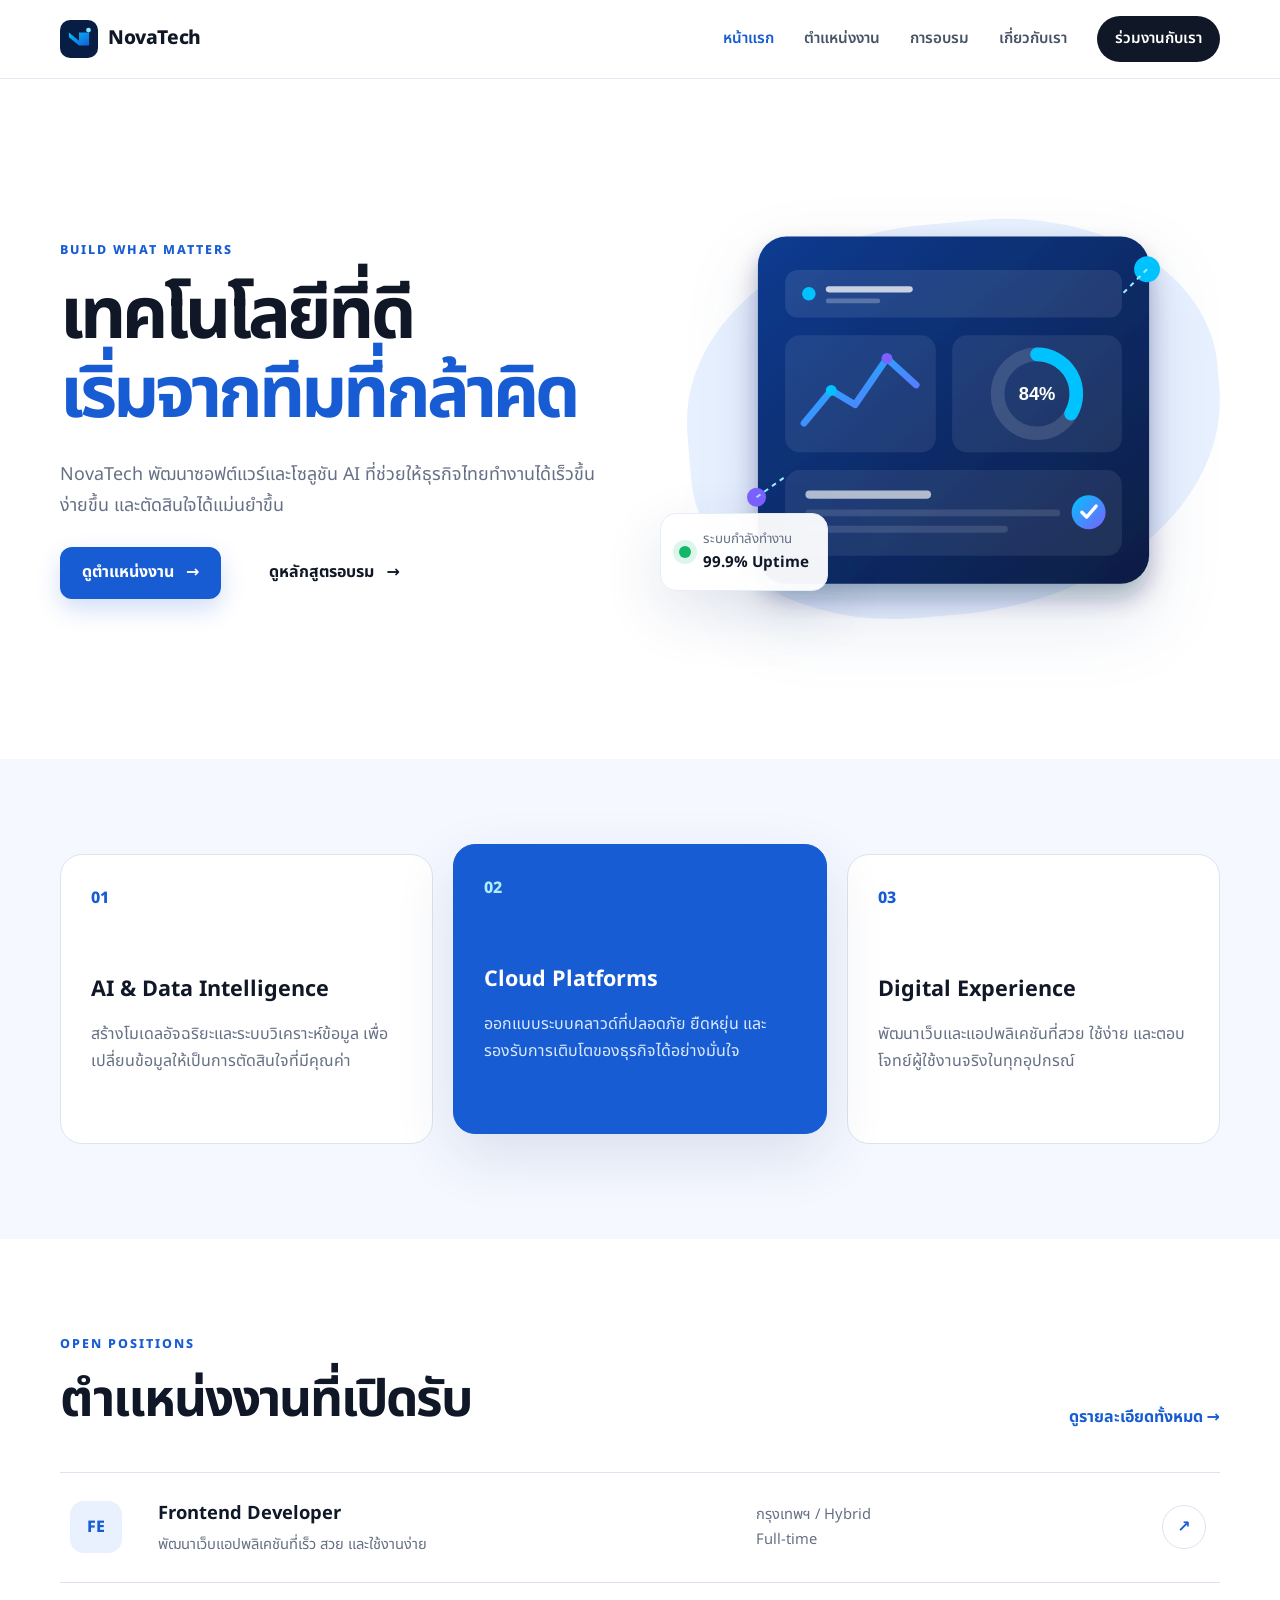
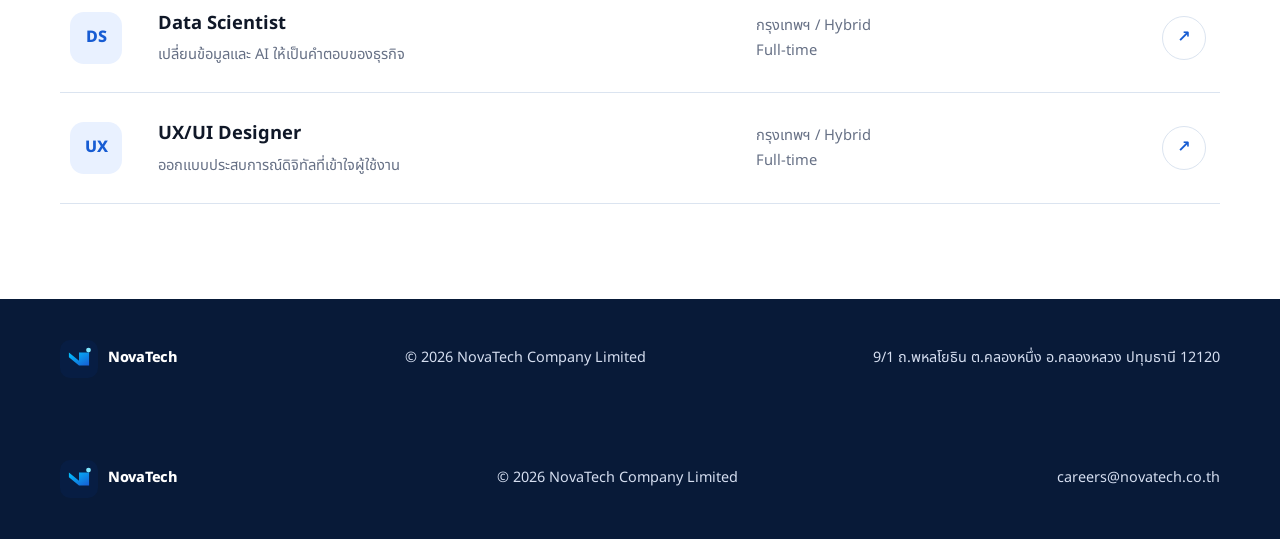
==== index.html @ ec8a16d6 "first commit" ====
<!DOCTYPE html>
<html lang="th">
<head>
  <meta charset="UTF-8">
  <meta name="viewport" content="width=device-width, initial-scale=1.0">
  <meta name="description" content="NovaTech Careers ร่วมสร้างเทคโนโลยีที่ทำให้ชีวิตการทำงานง่ายขึ้น">
  <title>NovaTech Careers | ร่วมงานกับเรา</title>
  <link rel="icon" href="images/logo.svg" type="image/svg+xml">
  <link rel="stylesheet" href="css/style.css">
</head>
<body>
  <header class="site-header">
    <nav class="navbar container" aria-label="เมนูหลัก">
      <a class="brand" href="index.html"><img src="images/logo.svg" alt="โลโก้ NovaTech"><span>NovaTech</span></a>
      <button class="menu-toggle" type="button" aria-expanded="false" aria-controls="main-menu">เมนู</button>
      <div class="nav-links" id="main-menu">
        <a class="active" href="index.html">หน้าแรก</a>
        <a href="jobs.html">ตำแหน่งงาน</a>
        <a href="news.html">การอบรม</a>
        <a href="about.html">เกี่ยวกับเรา</a>
        
        <a class="nav-cta" href="jobs.html">ร่วมงานกับเรา</a>
      </div>
    </nav>
  </header>

  <main>
    <section class="hero container">
      <div class="hero-copy">
        <p class="eyebrow">BUILD WHAT MATTERS</p>
        <h1>เทคโนโลยีที่ดี<br><span>เริ่มจากทีมที่กล้าคิด</span></h1>
        <p class="hero-text">NovaTech พัฒนาซอฟต์แวร์และโซลูชัน AI ที่ช่วยให้ธุรกิจไทยทำงานได้เร็วขึ้น ง่ายขึ้น และตัดสินใจได้แม่นยำขึ้น</p>
        <div class="hero-actions">
          <a class="button primary" href="jobs.html">ดูตำแหน่งงาน <span aria-hidden="true">→</span></a>
          <a class="button secondary" href="news.html">ดูหลักสูตรอบรม <span aria-hidden="true">→</span></a>
        </div>
        
      </div>
      <div class="hero-visual">
        <img src="images/hero-tech.svg" alt="ภาพนามธรรมแสดงการเชื่อมต่อของเทคโนโลยี">
        <div class="floating-card"><span class="pulse"></span><div><small>ระบบกำลังทำงาน</small><strong>99.9% Uptime</strong></div></div>
      </div>
    </section>

    <section class="section technology">
      <div class="container">
        
        <div class="feature-grid">
          <article class="feature-card"><span class="feature-number">01</span><h3>AI & Data Intelligence</h3><p>สร้างโมเดลอัจฉริยะและระบบวิเคราะห์ข้อมูล เพื่อเปลี่ยนข้อมูลให้เป็นการตัดสินใจที่มีคุณค่า</p></article>
          <article class="feature-card featured"><span class="feature-number">02</span><h3>Cloud Platforms</h3><p>ออกแบบระบบคลาวด์ที่ปลอดภัย ยืดหยุ่น และรองรับการเติบโตของธุรกิจได้อย่างมั่นใจ</p></article>
          <article class="feature-card"><span class="feature-number">03</span><h3>Digital Experience</h3><p>พัฒนาเว็บและแอปพลิเคชันที่สวย ใช้ง่าย และตอบโจทย์ผู้ใช้งานจริงในทุกอุปกรณ์</p></article>
        </div>
      </div>
    </section>

    <section class="section jobs-preview container">
      <div class="section-heading"><div><p class="eyebrow">OPEN POSITIONS</p><h2>ตำแหน่งงานที่เปิดรับ</h2></div><a class="text-link" href="jobs.html">ดูรายละเอียดทั้งหมด →</a></div>
      <div class="job-list">
        <article class="job-row"><div class="job-icon">FE</div><div><h3>Frontend Developer</h3><p>พัฒนาเว็บแอปพลิเคชันที่เร็ว สวย และใช้งานง่าย</p></div><div class="job-meta"><span>กรุงเทพฯ / Hybrid</span><span>Full-time</span></div><a class="circle-link" href="apply.html?position=Frontend%20Developer" aria-label="สมัครตำแหน่ง Frontend Developer">↗</a></article>
        <article class="job-row"><div class="job-icon">DS</div><div><h3>Data Scientist</h3><p>เปลี่ยนข้อมูลและ AI ให้เป็นคำตอบของธุรกิจ</p></div><div class="job-meta"><span>กรุงเทพฯ / Hybrid</span><span>Full-time</span></div><a class="circle-link" href="apply.html?position=Data%20Scientist" aria-label="สมัครตำแหน่ง Data Scientist">↗</a></article>
        <article class="job-row"><div class="job-icon">UX</div><div><h3>UX/UI Designer</h3><p>ออกแบบประสบการณ์ดิจิทัลที่เข้าใจผู้ใช้งาน</p></div><div class="job-meta"><span>กรุงเทพฯ / Hybrid</span><span>Full-time</span></div><a class="circle-link" href="apply.html?position=UX%2FUI%20Designer" aria-label="สมัครตำแหน่ง UX/UI Designer">↗</a></article>
      </div>
    </section>
  </main>
  <footer class="site-footer">
    <div class="container footer-inner">
      <a class="brand light" href="index.html">
        <img src="images/logo.svg" alt="">
        <span>NovaTech</span>
      </a>
      <p>© 2026 NovaTech Company Limited</p>
      <a href="mailto:careers@novatech.co.th">9/1 ถ.พหลโยธิน ต.คลองหนึ่ง อ.คลองหลวง ปทุมธานี 12120</a>
    </div>
  </footer>

  <footer class="site-footer"><div class="container footer-inner"><a class="brand light" href="index.html"><img src="images/logo.svg" alt=""><span>NovaTech</span></a><p>© 2026 NovaTech Company Limited</p><a href="mailto:careers@novatech.co.th">careers@novatech.co.th</a></div></footer>
  <script src="js/main.js"></script>
</body>
</html>
---- css/style.css ----
@import url('https://fonts.googleapis.com/css2?family=Noto+Sans+Thai:wght@400;500;600;700;800&display=swap');
:root{--ink:#101828;--muted:#667085;--blue:#175cd3;--blue-dark:#0b3b91;--cyan:#00c2ff;--surface:#f5f8ff;--line:#dbe4f0;--white:#fff;--radius:22px;--shadow:0 22px 60px rgba(19,53,107,.12)}
*{box-sizing:border-box}html{scroll-behavior:smooth}body{margin:0;color:var(--ink);background:#fff;font-family:'Noto Sans Thai',system-ui,sans-serif;font-size:16px;line-height:1.7}a{color:inherit;text-decoration:none}img{display:block;max-width:100%}.container{width:min(1160px,calc(100% - 40px));margin-inline:auto}.site-header{position:sticky;top:0;z-index:20;background:rgba(255,255,255,.94);border-bottom:1px solid rgba(219,228,240,.8);backdrop-filter:blur(16px)}.navbar{height:78px;display:flex;align-items:center;justify-content:space-between}.brand{display:flex;align-items:center;gap:10px;font-size:1.2rem;font-weight:800;letter-spacing:-.02em}.brand img{width:38px;height:38px}.nav-links{display:flex;align-items:center;gap:30px}.nav-links>a{font-size:.95rem;font-weight:600;color:#475467;transition:.2s}.nav-links>a:hover,.nav-links>a.active{color:var(--blue)}.nav-cta{padding:10px 18px;background:var(--ink);color:#fff!important;border-radius:99px}.menu-toggle{display:none;border:1px solid var(--line);background:#fff;border-radius:10px;padding:8px 12px;font:inherit}.hero{min-height:680px;display:grid;grid-template-columns:1.03fr .97fr;align-items:center;gap:60px;padding-block:70px}.eyebrow{margin:0 0 16px;color:var(--blue);font-size:.78rem;font-weight:800;letter-spacing:.16em}.hero h1,.page-hero h1{margin:0;font-size:clamp(3rem,5.6vw,5.35rem);line-height:1.1;letter-spacing:-.055em}.hero h1 span{color:var(--blue)}.hero-text{max-width:600px;margin:26px 0;color:var(--muted);font-size:1.12rem}.hero-actions{display:flex;align-items:center;gap:26px}.button{display:inline-flex;align-items:center;justify-content:center;gap:12px;min-height:50px;padding:12px 22px;border:0;border-radius:12px;font:inherit;font-weight:700;cursor:pointer;transition:transform .2s,box-shadow .2s}.button:hover{transform:translateY(-2px)}.primary{background:var(--blue);color:#fff;box-shadow:0 10px 25px rgba(23,92,211,.2)}.text-link{color:var(--blue);font-weight:700}.stats{display:flex;gap:34px;margin-top:54px;padding-top:24px;border-top:1px solid var(--line)}.stats div{display:grid}.stats strong{font-size:1.35rem}.stats span{font-size:.82rem;color:var(--muted)}.hero-visual{position:relative;padding:22px}.hero-visual:before{content:"";position:absolute;inset:8% 0;border-radius:48% 42% 52% 40%;background:#e8f1ff;transform:rotate(-5deg)}.hero-visual img{position:relative;width:100%;filter:drop-shadow(0 30px 35px rgba(8,53,133,.12))}.floating-card{position:absolute;left:-5%;bottom:13%;display:flex;align-items:center;gap:12px;padding:14px 18px;background:rgba(255,255,255,.95);border:1px solid #e6edf7;border-radius:16px;box-shadow:var(--shadow)}.floating-card div{display:grid}.floating-card small{color:var(--muted)}.floating-card strong{font-size:.95rem}.pulse{width:12px;height:12px;border-radius:50%;background:#12b76a;box-shadow:0 0 0 6px rgba(18,183,106,.14)}.section{padding-block:95px}.technology,.culture{background:var(--surface)}.section-heading{display:flex;align-items:end;justify-content:space-between;gap:40px;margin-bottom:40px}.section-heading h2,.story h2,.cta-section h2{margin:0;font-size:clamp(2rem,4vw,3.2rem);line-height:1.18;letter-spacing:-.04em}.section-heading>p{max-width:520px;margin:0;color:var(--muted)}.feature-grid{display:grid;grid-template-columns:repeat(3,1fr);gap:20px}.feature-card{min-height:290px;padding:30px;border:1px solid var(--line);border-radius:var(--radius);background:#fff}.feature-card.featured{background:var(--blue);color:#fff;border-color:var(--blue);transform:translateY(-10px);box-shadow:var(--shadow)}.feature-number{display:block;color:var(--blue);font-weight:800}.featured .feature-number{color:#aeeeff}.feature-card h3{margin:60px 0 12px;font-size:1.35rem}.feature-card p{margin:0;color:var(--muted)}.featured p{color:#dceaff}.job-list{border-top:1px solid var(--line)}.job-row{display:grid;grid-template-columns:64px 1.5fr 1fr 48px;align-items:center;gap:24px;padding:25px 10px;border-bottom:1px solid var(--line)}.job-icon{display:grid;place-items:center;width:52px;height:52px;border-radius:14px;background:#e9f1ff;color:var(--blue);font-weight:800}.job-row h3{margin:0 0 3px;font-size:1.15rem}.job-row p,.job-meta span{margin:0;color:var(--muted);font-size:.92rem}.job-meta{display:grid}.circle-link{display:grid;place-items:center;width:44px;height:44px;border:1px solid var(--line);border-radius:50%;color:var(--blue);font-weight:800;transition:.2s}.circle-link:hover{background:var(--blue);color:#fff}.site-footer{background:#081a38;color:#d5def0}.footer-inner{min-height:120px;display:flex;align-items:center;justify-content:space-between;gap:25px}.site-footer p,.site-footer a{font-size:.9rem}.brand.light{color:#fff}.page-hero{padding:105px 0 90px;background:linear-gradient(135deg,#071d43,#0b3b91);color:#fff}.page-hero .eyebrow{color:#65d9ff}.page-hero h1{font-size:clamp(2.8rem,5vw,4.7rem)}.page-hero .narrow>p:last-child{max-width:700px;margin:25px 0 0;color:#c9d8f1;font-size:1.1rem}.narrow{width:min(900px,calc(100% - 40px))}.position-grid{display:grid;gap:26px}.position-card{padding:38px;border:1px solid var(--line);border-radius:var(--radius);box-shadow:0 12px 40px rgba(16,24,40,.05)}.position-top{display:flex;align-items:center;justify-content:space-between}.job-icon.large{width:64px;height:64px;font-size:1.08rem}.pill{padding:7px 13px;border-radius:99px;background:var(--surface);color:var(--blue);font-size:.82rem;font-weight:700}.position-card h2{margin:24px 0 8px;font-size:1.7rem}.position-card>p{max-width:780px;color:var(--muted)}.position-card h3{font-size:1rem;margin-top:25px}.position-card ul{padding-left:23px;color:#475467}.card-footer{display:flex;align-items:center;justify-content:space-between;gap:25px;margin-top:28px;padding-top:24px;border-top:1px solid var(--line)}.card-footer>div{display:grid}.card-footer span{color:var(--muted);font-size:.9rem}.story{display:grid;grid-template-columns:1fr 1fr;gap:80px}.story p{margin-top:0;color:var(--muted);font-size:1.05rem}.cta-section{margin-block:80px;padding:52px 60px;display:flex;align-items:center;justify-content:space-between;gap:30px;border-radius:28px;background:var(--blue);color:#fff}.cta-section .eyebrow{color:#aeeeff}.light-button{background:#fff;color:var(--blue)}.application-layout{display:grid;grid-template-columns:.85fr 1.15fr;gap:70px;padding-block:70px}.application-intro{padding-top:10px}.back-link{display:inline-block;margin-bottom:50px;color:var(--muted);font-weight:600}.application-intro h1{margin:0;font-size:clamp(2.5rem,4.2vw,4rem);line-height:1.18;letter-spacing:-.045em}.application-intro h1 span{color:var(--blue)}.application-intro>p:not(.eyebrow){color:var(--muted)}.process{margin-top:44px;display:grid;gap:18px}.process>div{display:flex;gap:16px;align-items:flex-start}.process>div>span{display:grid;place-items:center;flex:0 0 35px;height:35px;border-radius:50%;background:#e9f1ff;color:var(--blue);font-weight:800}.process p{display:grid;margin:0}.process small{color:var(--muted)}.form-card{padding:40px;border:1px solid var(--line);border-radius:var(--radius);box-shadow:var(--shadow)}.form-heading{display:flex;align-items:center;justify-content:space-between;margin-bottom:30px;padding-bottom:22px;border-bottom:1px solid var(--line)}.form-heading span{font-size:1.4rem;font-weight:800}.form-heading p{margin:0;color:var(--muted);font-size:.85rem}.form-grid{display:grid;grid-template-columns:1fr 1fr;gap:18px}.field{margin-bottom:20px}.field label{display:block;margin-bottom:7px;font-size:.92rem;font-weight:700}.field input,.field select,.field textarea{width:100%;padding:13px 14px;border:1px solid #cbd5e1;border-radius:10px;background:#fff;color:var(--ink);font:inherit;outline:none}.field textarea{resize:vertical}.field input:focus,.field select:focus,.field textarea:focus{border-color:var(--blue);box-shadow:0 0 0 3px rgba(23,92,211,.1)}.field.invalid input,.field.invalid select{border-color:#d92d20}.error{display:block;min-height:18px;margin-top:3px;color:#d92d20;font-size:.78rem}.checkbox{display:flex;align-items:flex-start;gap:10px;font-size:.9rem;color:#475467}.checkbox input{width:18px;height:18px;margin-top:4px;accent-color:var(--blue)}.submit-button{width:100%;margin-top:16px}.form-note{text-align:center;color:var(--muted);font-size:.78rem}.success-message{text-align:center;padding:55px 10px}.success-icon{display:grid;place-items:center;width:70px;height:70px;margin:0 auto 22px;border-radius:50%;background:#dcfae6;color:#079455;font-size:2rem;font-weight:800}.success-message h2{margin:0;font-size:1.8rem}.success-message p{color:var(--muted);margin-bottom:25px}
@media(max-width:850px){.menu-toggle{display:block}.nav-links{display:none;position:absolute;top:78px;left:20px;right:20px;flex-direction:column;align-items:stretch;gap:0;padding:12px;background:#fff;border:1px solid var(--line);border-radius:14px;box-shadow:var(--shadow)}.nav-links.open{display:flex}.nav-links>a{padding:12px}.nav-cta{text-align:center;margin-top:6px}.hero{grid-template-columns:1fr;min-height:auto;padding-top:60px}.hero-visual{max-width:560px;margin:auto}.feature-grid{grid-template-columns:1fr}.feature-card.featured{transform:none}.job-row{grid-template-columns:55px 1fr 45px}.job-meta{display:none}.section-heading{align-items:flex-start;flex-direction:column}.story,.application-layout{grid-template-columns:1fr;gap:35px}.application-layout{padding-top:35px}.back-link{margin-bottom:35px}.cta-section{padding:40px;align-items:flex-start;flex-direction:column}.footer-inner{padding-block:30px;flex-direction:column;justify-content:center}.card-footer{align-items:flex-start;flex-direction:column}}
@media(max-width:560px){.container{width:min(100% - 28px,1160px)}.navbar{height:68px}.nav-links{top:68px;left:14px;right:14px}.hero{padding-block:45px;gap:25px}.hero h1{font-size:2.65rem}.stats{gap:20px;justify-content:space-between}.stats strong{font-size:1.1rem}.stats span{font-size:.72rem}.floating-card{left:0}.section{padding-block:65px}.job-row{grid-template-columns:50px 1fr 40px;gap:12px;padding-inline:0}.job-row p{display:none}.position-card{padding:24px}.card-footer .button{width:100%}.form-card{padding:24px 18px}.form-grid{grid-template-columns:1fr;gap:0}.form-heading{align-items:flex-start;flex-direction:column}.cta-section{margin-block:40px;padding:30px 24px}}
@media(prefers-reduced-motion:reduce){html{scroll-behavior:auto}*{transition:none!important}}


.news-grid {
      display: grid;
      grid-template-columns: repeat(2, 1fr);
      gap: 30px;
    }
    .news-card {
      background: var(--white);
      border: 1px solid var(--line);
      border-radius: var(--radius);
      overflow: hidden;
      display: flex;
      flex-direction: column;
      box-shadow: 0 10px 30px rgba(16, 24, 40, 0.04);
      transition: transform 0.25s ease, box-shadow 0.25s ease, border-color 0.25s ease;
    }
    .news-card:hover {
      transform: translateY(-6px);
      box-shadow: var(--shadow);
      border-color: #cbd5e1;
    }
    .news-thumbnail {
      width: 100%;
      height: 240px;
      overflow: hidden;
      position: relative;
    }
    .news-thumbnail img {
      width: 100%;
      height: 100%;
      object-fit: cover;
      transition: transform 0.4s ease;
    }
    .news-card:hover .news-thumbnail img {
      transform: scale(1.04);
    }
    .news-badge {
      position: absolute;
      top: 18px;
      left: 18px;
      padding: 6px 14px;
      border-radius: 99px;
      background: rgba(255, 255, 255, 0.92);
      color: var(--blue);
      font-size: 0.78rem;
      font-weight: 700;
      backdrop-filter: blur(8px);
      box-shadow: 0 4px 12px rgba(0, 0, 0, 0.06);
    }
    .news-content {
      padding: 30px;
      display: flex;
      flex-direction: column;
      flex-grow: 1;
    }
    .news-meta {
      font-size: 0.85rem;
      color: var(--muted);
      margin-bottom: 10px;
      display: flex;
      align-items: center;
      gap: 12px;
    }
    .news-card h3 {
      margin: 0 0 14px;
      font-size: 1.35rem;
      line-height: 1.35;
      letter-spacing: -0.02em;
    }
    .news-card p {
      margin: 0 0 24px;
      color: var(--muted);
      font-size: 0.98rem;
      line-height: 1.6;
      flex-grow: 1;
    }
    .news-footer {
      border-top: 1px solid var(--line);
      padding-top: 20px;
      margin-top: auto;
      display: flex;
      align-items: center;
      justify-content: space-between;
    }
    @media (max-width: 850px) {
      .news-grid { grid-template-columns: 1fr; }
      .news-thumbnail { height: 210px; }
      .news-content { padding: 24px; }
    }

        .detail-card {
      background: var(--white);
      border: 1px solid var(--line);
      border-radius: var(--radius);
      padding: 40px;
      box-shadow: var(--shadow);
      margin-top: -60px;
      position: relative;
      z-index: 2;
    }
    .detail-cover {
      width: 100%;
      height: 380px;
      border-radius: calc(var(--radius) - 6px);
      overflow: hidden;
      margin-bottom: 35px;
    }
    .detail-cover img {
      width: 100%;
      height: 100%;
      object-fit: cover;
    }
    .meta-tags {
      display: flex;
      gap: 12px;
      align-items: center;
      margin-bottom: 16px;
    }
    .syllabus-box {
      background: var(--surface);
      border: 1px solid var(--line);
      border-radius: 16px;
      padding: 24px;
      margin: 30px 0;
    }
    .syllabus-box ul {
      margin: 10px 0 0;
      padding-left: 20px;
      color: var(--ink);
    }
    .syllabus-box li {
      margin-bottom: 8px;
    }
    .action-bar {
      display: flex;
      justify-content: space-between;
      align-items: center;
      border-top: 1px solid var(--line);
      padding-top: 30px;
      margin-top: 40px;
      flex-wrap: wrap;
      gap: 20px;
    }

    /* Modal แจ้งเตือน */
    .modal-overlay {
      position: fixed;
      inset: 0;
      background: rgba(16, 24, 40, 0.6);
      backdrop-filter: blur(4px);
      display: none;
      place-items: center;
      z-index: 100;
      opacity: 0;
      transition: opacity 0.25s ease;
    }
    .modal-overlay.active {
      display: grid;
      opacity: 1;
    }
    .modal-card {
      background: var(--white);
      border-radius: var(--radius);
      padding: 40px 30px;
      max-width: 460px;
      width: 90%;
      text-align: center;
      box-shadow: var(--shadow);
      transform: scale(0.95);
      transition: transform 0.25s ease;
    }
    .modal-overlay.active .modal-card {
      transform: scale(1);
    }
    .modal-card h3 {
      margin: 16px 0 8px;
      font-size: 1.5rem;
    }
    .modal-card p {
      color: var(--muted);
      margin: 0 0 25px;
    }

    
  .members-grid {
    display: grid;
    grid-template-columns: repeat(2, 1fr);
    gap: 30px;
  }

  .member-card {
    background: var(--white);
    border: 1px solid var(--line);
    border-radius: var(--radius);
    padding: 40px 30px;
    box-shadow: 0 10px 30px rgba(16, 24, 40, 0.04);
    display: flex;
    flex-direction: column;
    align-items: center;
    text-align: center;
    transition: transform 0.25s ease, box-shadow 0.25s ease;
  }

  .member-card:hover {
    transform: translateY(-6px);
    box-shadow: var(--shadow);
    border-color: #cbd5e1;
  }

  .member-avatar {
    width: 140px;
    height: 140px;
    border-radius: 50%;
    border: 4px solid var(--blue);
    box-shadow: 0 0 0 6px rgba(23, 92, 211, 0.12);
    overflow: hidden;
    margin-bottom: 22px;
  }

  .member-avatar img {
    width: 100%;
    height: 100%;
    object-fit: cover;
  }

  .member-card h3 {
    margin: 0 0 6px;
    font-size: 1.3rem;
    letter-spacing: -0.02em;
  }

  .member-meta {
    font-size: 0.9rem;
    color: var(--muted);
    margin: 2px 0;
  }

  .member-role {
    margin: 16px 0 20px;
  }

  .member-tasks {
    width: 100%;
    text-align: left;
    background: var(--surface);
    border: 1px solid var(--line);
    border-radius: 14px;
    padding: 18px 22px;
    margin: 0;
  }

  .member-tasks ul {
    margin: 0;
    padding-left: 20px;
    color: #475467;
    font-size: 0.92rem;
  }

  .member-tasks li {
    margin-bottom: 6px;
  }

  .member-tasks li:last-child {
    margin-bottom: 0;
  }

  @media (max-width: 850px) {
    .members-grid {
      grid-template-columns: 1fr;
    }
  }
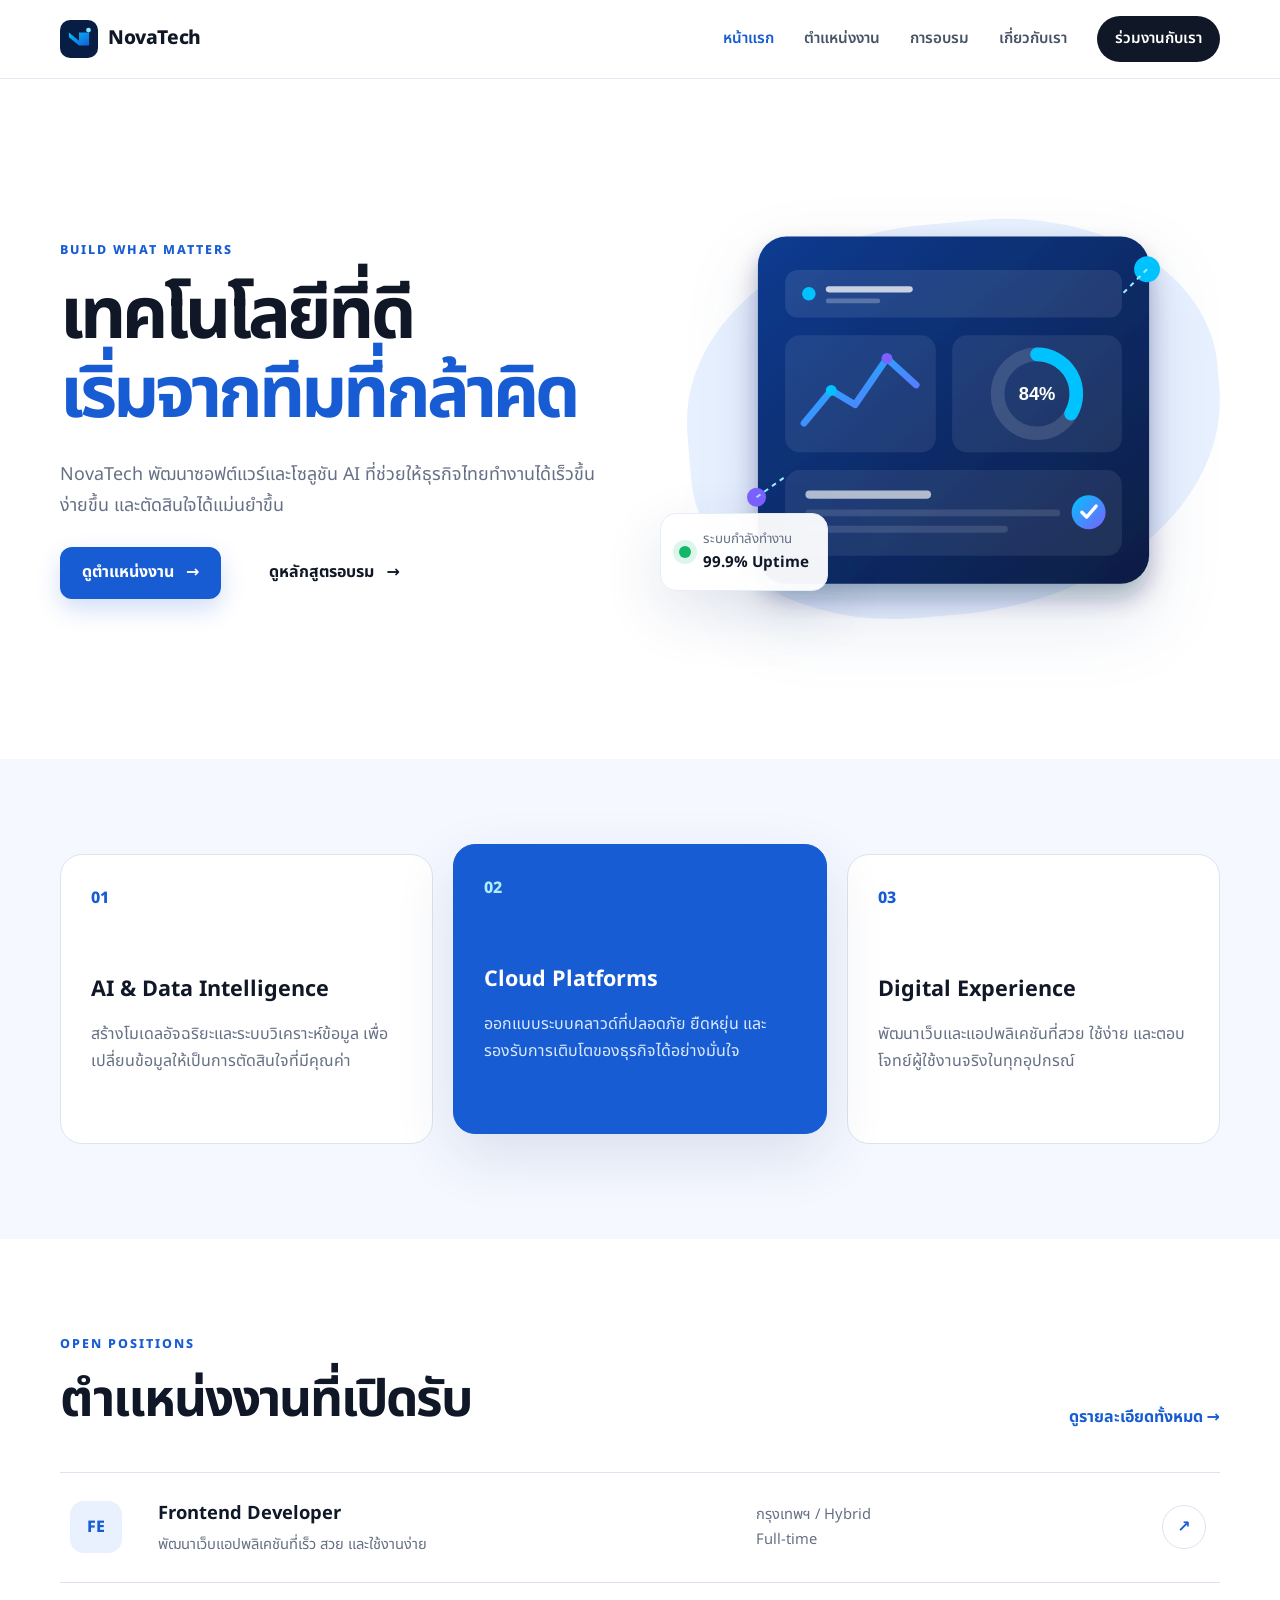
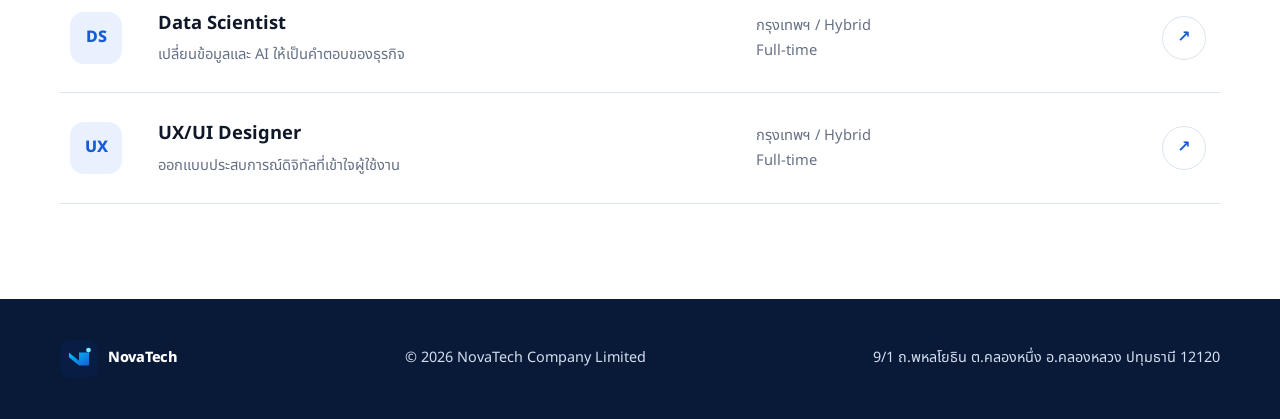
==== commit c60b400c: "footer1.2" ====
--- a/index.html
+++ b/index.html
@@ -73,7 +73,6 @@
     </div>
   </footer>
 
-  <footer class="site-footer"><div class="container footer-inner"><a class="brand light" href="index.html"><img src="images/logo.svg" alt=""><span>NovaTech</span></a><p>© 2026 NovaTech Company Limited</p><a href="mailto:careers@novatech.co.th">careers@novatech.co.th</a></div></footer>
   <script src="js/main.js"></script>
 </body>
 </html>
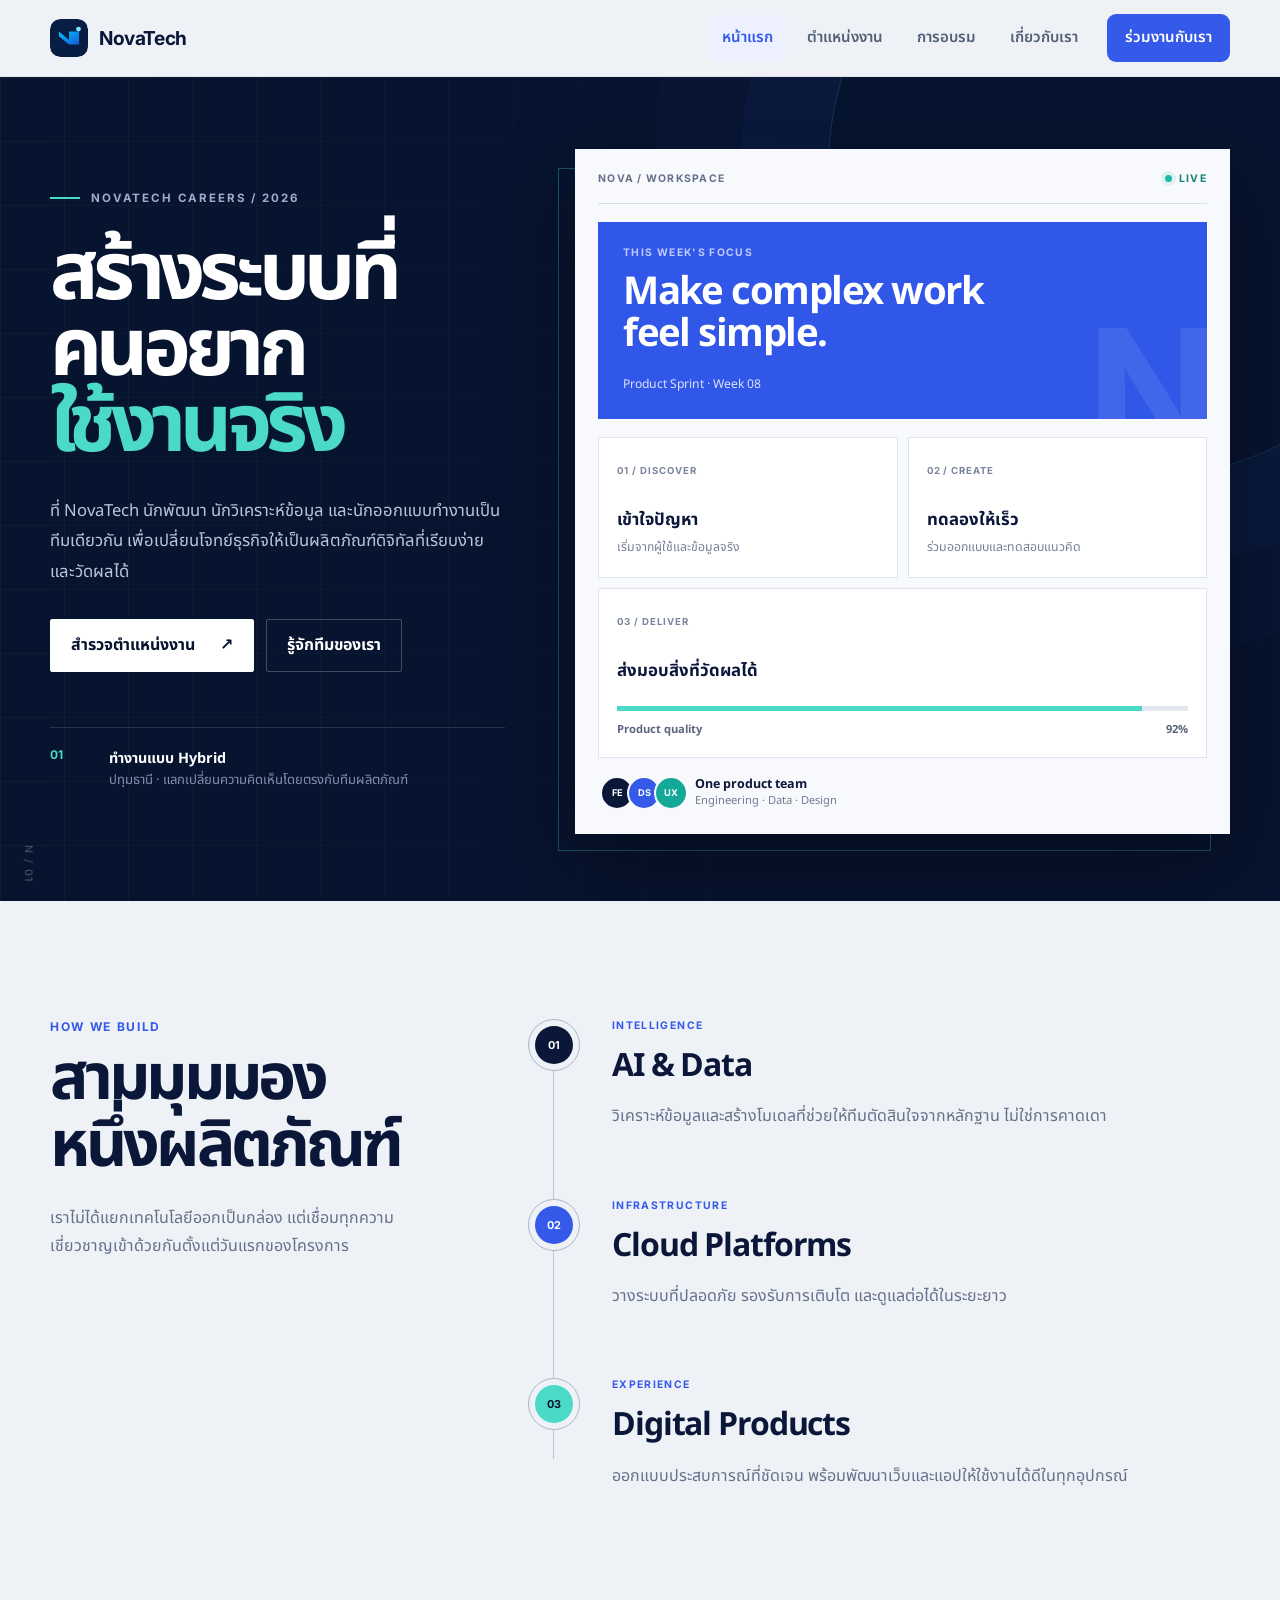
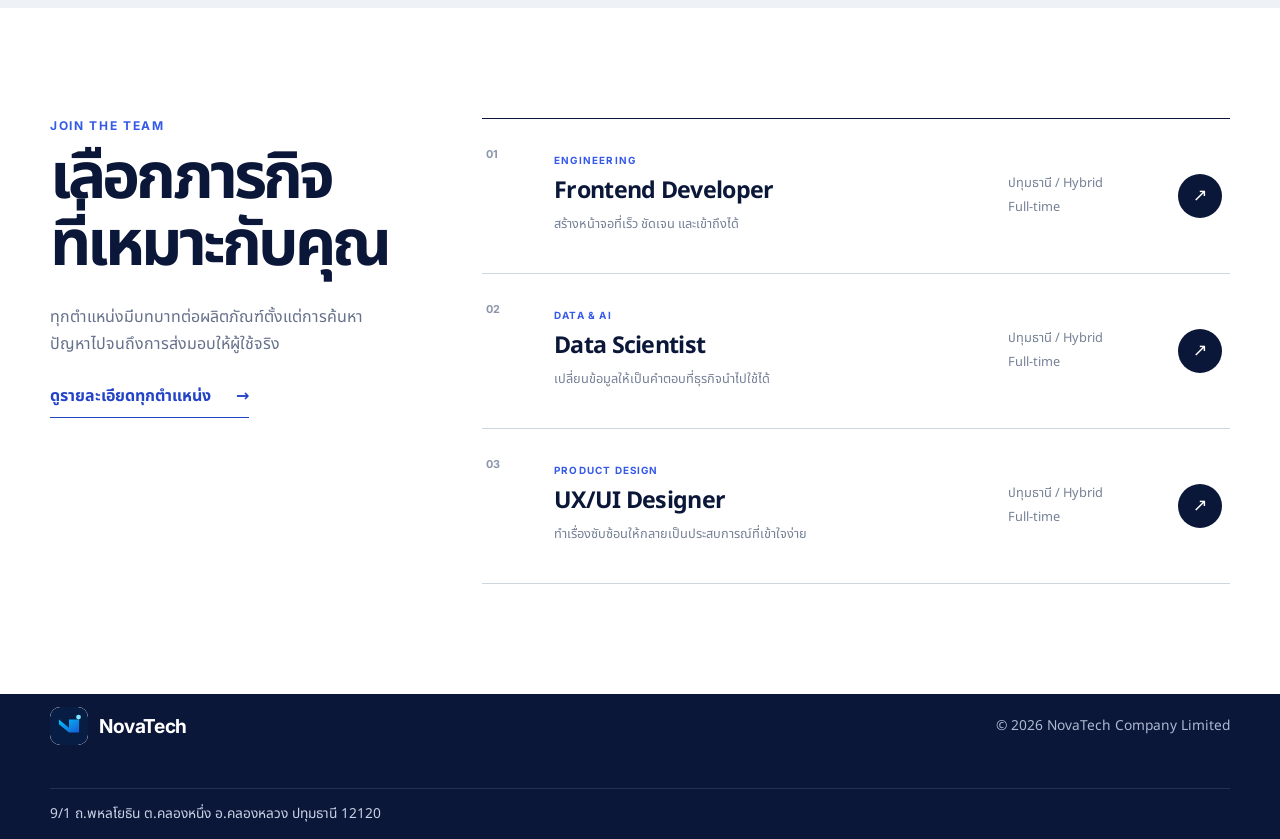
==== commit 6b979727: "2.0" ====
--- a/index.html
+++ b/index.html
@@ -8,7 +8,7 @@
   <link rel="icon" href="images/logo.svg" type="image/svg+xml">
   <link rel="stylesheet" href="css/style.css">
 </head>
-<body>
+<body class="home-page">
   <header class="site-header">
     <nav class="navbar container" aria-label="เมนูหลัก">
       <a class="brand" href="index.html"><img src="images/logo.svg" alt="โลโก้ NovaTech"><span>NovaTech</span></a>
@@ -25,40 +25,110 @@
   </header>
 
   <main>
-    <section class="hero container">
-      <div class="hero-copy">
-        <p class="eyebrow">BUILD WHAT MATTERS</p>
-        <h1>เทคโนโลยีที่ดี<br><span>เริ่มจากทีมที่กล้าคิด</span></h1>
-        <p class="hero-text">NovaTech พัฒนาซอฟต์แวร์และโซลูชัน AI ที่ช่วยให้ธุรกิจไทยทำงานได้เร็วขึ้น ง่ายขึ้น และตัดสินใจได้แม่นยำขึ้น</p>
-        <div class="hero-actions">
-          <a class="button primary" href="jobs.html">ดูตำแหน่งงาน <span aria-hidden="true">→</span></a>
-          <a class="button secondary" href="news.html">ดูหลักสูตรอบรม <span aria-hidden="true">→</span></a>
+    <section class="home-stage">
+      <div class="container home-stage-grid">
+        <div class="stage-copy">
+          <p class="stage-kicker"><span></span> NOVATECH CAREERS / 2026</p>
+          <h1>สร้างระบบที่<br>คนอยาก<span>ใช้งานจริง</span></h1>
+          <p class="stage-lead">ที่ NovaTech นักพัฒนา นักวิเคราะห์ข้อมูล และนักออกแบบทำงานเป็นทีมเดียวกัน เพื่อเปลี่ยนโจทย์ธุรกิจให้เป็นผลิตภัณฑ์ดิจิทัลที่เรียบง่ายและวัดผลได้</p>
+          <div class="stage-actions">
+            <a class="stage-button stage-button-light" href="jobs.html">สำรวจตำแหน่งงาน <span aria-hidden="true">↗</span></a>
+            <a class="stage-button stage-button-ghost" href="about.html">รู้จักทีมของเรา</a>
+          </div>
+          <div class="stage-note">
+            <span>01</span>
+            <p><strong>ทำงานแบบ Hybrid</strong>ปทุมธานี · แลกเปลี่ยนความคิดเห็นโดยตรงกับทีมผลิตภัณฑ์</p>
+          </div>
         </div>
-        
+
+        <div class="work-console" aria-label="ภาพรวมกระบวนการทำงานของ NovaTech">
+          <div class="console-topbar">
+            <span class="console-brand">NOVA / WORKSPACE</span>
+            <span class="console-live"><i></i> LIVE</span>
+          </div>
+          <div class="console-focus">
+            <p>THIS WEEK'S FOCUS</p>
+            <strong>Make complex work<br>feel simple.</strong>
+            <span>Product Sprint · Week 08</span>
+          </div>
+          <div class="console-grid">
+            <article>
+              <span class="console-code">01 / DISCOVER</span>
+              <h2>เข้าใจปัญหา</h2>
+              <p>เริ่มจากผู้ใช้และข้อมูลจริง</p>
+            </article>
+            <article>
+              <span class="console-code">02 / CREATE</span>
+              <h2>ทดลองให้เร็ว</h2>
+              <p>ร่วมออกแบบและทดสอบแนวคิด</p>
+            </article>
+            <article class="console-wide">
+              <span class="console-code">03 / DELIVER</span>
+              <h2>ส่งมอบสิ่งที่วัดผลได้</h2>
+              <div class="delivery-line"><span></span><b>Product quality</b><b>92%</b></div>
+            </article>
+          </div>
+          <div class="console-people">
+            <div class="avatar-stack"><span>FE</span><span>DS</span><span>UX</span></div>
+            <p><strong>One product team</strong><br>Engineering · Data · Design</p>
+          </div>
+        </div>
       </div>
-      <div class="hero-visual">
-        <img src="images/hero-tech.svg" alt="ภาพนามธรรมแสดงการเชื่อมต่อของเทคโนโลยี">
-        <div class="floating-card"><span class="pulse"></span><div><small>ระบบกำลังทำงาน</small><strong>99.9% Uptime</strong></div></div>
-      </div>
+      <div class="stage-index" aria-hidden="true">N / 01</div>
     </section>
 
-    <section class="section technology">
-      <div class="container">
-        
-        <div class="feature-grid">
-          <article class="feature-card"><span class="feature-number">01</span><h3>AI & Data Intelligence</h3><p>สร้างโมเดลอัจฉริยะและระบบวิเคราะห์ข้อมูล เพื่อเปลี่ยนข้อมูลให้เป็นการตัดสินใจที่มีคุณค่า</p></article>
-          <article class="feature-card featured"><span class="feature-number">02</span><h3>Cloud Platforms</h3><p>ออกแบบระบบคลาวด์ที่ปลอดภัย ยืดหยุ่น และรองรับการเติบโตของธุรกิจได้อย่างมั่นใจ</p></article>
-          <article class="feature-card"><span class="feature-number">03</span><h3>Digital Experience</h3><p>พัฒนาเว็บและแอปพลิเคชันที่สวย ใช้ง่าย และตอบโจทย์ผู้ใช้งานจริงในทุกอุปกรณ์</p></article>
+    <section class="home-practice">
+      <div class="container practice-layout">
+        <div class="practice-heading">
+          <p class="eyebrow">HOW WE BUILD</p>
+          <h2>สามมุมมอง<br>หนึ่งผลิตภัณฑ์</h2>
+          <p>เราไม่ได้แยกเทคโนโลยีออกเป็นกล่อง แต่เชื่อมทุกความเชี่ยวชาญเข้าด้วยกันตั้งแต่วันแรกของโครงการ</p>
+        </div>
+        <div class="practice-track">
+          <article class="practice-item">
+            <div class="practice-marker"><span>01</span></div>
+            <div><p class="practice-label">INTELLIGENCE</p><h3>AI & Data</h3><p>วิเคราะห์ข้อมูลและสร้างโมเดลที่ช่วยให้ทีมตัดสินใจจากหลักฐาน ไม่ใช่การคาดเดา</p></div>
+          </article>
+          <article class="practice-item">
+            <div class="practice-marker"><span>02</span></div>
+            <div><p class="practice-label">INFRASTRUCTURE</p><h3>Cloud Platforms</h3><p>วางระบบที่ปลอดภัย รองรับการเติบโต และดูแลต่อได้ในระยะยาว</p></div>
+          </article>
+          <article class="practice-item">
+            <div class="practice-marker"><span>03</span></div>
+            <div><p class="practice-label">EXPERIENCE</p><h3>Digital Products</h3><p>ออกแบบประสบการณ์ที่ชัดเจน พร้อมพัฒนาเว็บและแอปให้ใช้งานได้ดีในทุกอุปกรณ์</p></div>
+          </article>
         </div>
       </div>
     </section>
 
-    <section class="section jobs-preview container">
-      <div class="section-heading"><div><p class="eyebrow">OPEN POSITIONS</p><h2>ตำแหน่งงานที่เปิดรับ</h2></div><a class="text-link" href="jobs.html">ดูรายละเอียดทั้งหมด →</a></div>
-      <div class="job-list">
-        <article class="job-row"><div class="job-icon">FE</div><div><h3>Frontend Developer</h3><p>พัฒนาเว็บแอปพลิเคชันที่เร็ว สวย และใช้งานง่าย</p></div><div class="job-meta"><span>กรุงเทพฯ / Hybrid</span><span>Full-time</span></div><a class="circle-link" href="apply.html?position=Frontend%20Developer" aria-label="สมัครตำแหน่ง Frontend Developer">↗</a></article>
-        <article class="job-row"><div class="job-icon">DS</div><div><h3>Data Scientist</h3><p>เปลี่ยนข้อมูลและ AI ให้เป็นคำตอบของธุรกิจ</p></div><div class="job-meta"><span>กรุงเทพฯ / Hybrid</span><span>Full-time</span></div><a class="circle-link" href="apply.html?position=Data%20Scientist" aria-label="สมัครตำแหน่ง Data Scientist">↗</a></article>
-        <article class="job-row"><div class="job-icon">UX</div><div><h3>UX/UI Designer</h3><p>ออกแบบประสบการณ์ดิจิทัลที่เข้าใจผู้ใช้งาน</p></div><div class="job-meta"><span>กรุงเทพฯ / Hybrid</span><span>Full-time</span></div><a class="circle-link" href="apply.html?position=UX%2FUI%20Designer" aria-label="สมัครตำแหน่ง UX/UI Designer">↗</a></article>
+    <section class="role-board">
+      <div class="container role-board-layout">
+        <div class="role-board-intro">
+          <p class="eyebrow">JOIN THE TEAM</p>
+          <h2>เลือกภารกิจ<br>ที่เหมาะกับคุณ</h2>
+          <p>ทุกตำแหน่งมีบทบาทต่อผลิตภัณฑ์ตั้งแต่การค้นหาปัญหาไปจนถึงการส่งมอบให้ผู้ใช้จริง</p>
+          <a class="role-all-link" href="jobs.html">ดูรายละเอียดทุกตำแหน่ง <span>→</span></a>
+        </div>
+        <div class="mission-list">
+          <article class="mission-row">
+            <span class="mission-no">01</span>
+            <div><p>ENGINEERING</p><h3>Frontend Developer</h3><span>สร้างหน้าจอที่เร็ว ชัดเจน และเข้าถึงได้</span></div>
+            <div class="mission-meta"><span>ปทุมธานี / Hybrid</span><span>Full-time</span></div>
+            <a href="apply.html?position=Frontend%20Developer" aria-label="สมัครตำแหน่ง Frontend Developer">↗</a>
+          </article>
+          <article class="mission-row">
+            <span class="mission-no">02</span>
+            <div><p>DATA & AI</p><h3>Data Scientist</h3><span>เปลี่ยนข้อมูลให้เป็นคำตอบที่ธุรกิจนำไปใช้ได้</span></div>
+            <div class="mission-meta"><span>ปทุมธานี / Hybrid</span><span>Full-time</span></div>
+            <a href="apply.html?position=Data%20Scientist" aria-label="สมัครตำแหน่ง Data Scientist">↗</a>
+          </article>
+          <article class="mission-row">
+            <span class="mission-no">03</span>
+            <div><p>PRODUCT DESIGN</p><h3>UX/UI Designer</h3><span>ทำเรื่องซับซ้อนให้กลายเป็นประสบการณ์ที่เข้าใจง่าย</span></div>
+            <div class="mission-meta"><span>ปทุมธานี / Hybrid</span><span>Full-time</span></div>
+            <a href="apply.html?position=UX%2FUI%20Designer" aria-label="สมัครตำแหน่ง UX/UI Designer">↗</a>
+          </article>
+        </div>
       </div>
     </section>
   </main>
--- a/css/style.css
+++ b/css/style.css
@@ -1,278 +1,59 @@
-@import url('https://fonts.googleapis.com/css2?family=Noto+Sans+Thai:wght@400;500;600;700;800&display=swap');
-:root{--ink:#101828;--muted:#667085;--blue:#175cd3;--blue-dark:#0b3b91;--cyan:#00c2ff;--surface:#f5f8ff;--line:#dbe4f0;--white:#fff;--radius:22px;--shadow:0 22px 60px rgba(19,53,107,.12)}
-*{box-sizing:border-box}html{scroll-behavior:smooth}body{margin:0;color:var(--ink);background:#fff;font-family:'Noto Sans Thai',system-ui,sans-serif;font-size:16px;line-height:1.7}a{color:inherit;text-decoration:none}img{display:block;max-width:100%}.container{width:min(1160px,calc(100% - 40px));margin-inline:auto}.site-header{position:sticky;top:0;z-index:20;background:rgba(255,255,255,.94);border-bottom:1px solid rgba(219,228,240,.8);backdrop-filter:blur(16px)}.navbar{height:78px;display:flex;align-items:center;justify-content:space-between}.brand{display:flex;align-items:center;gap:10px;font-size:1.2rem;font-weight:800;letter-spacing:-.02em}.brand img{width:38px;height:38px}.nav-links{display:flex;align-items:center;gap:30px}.nav-links>a{font-size:.95rem;font-weight:600;color:#475467;transition:.2s}.nav-links>a:hover,.nav-links>a.active{color:var(--blue)}.nav-cta{padding:10px 18px;background:var(--ink);color:#fff!important;border-radius:99px}.menu-toggle{display:none;border:1px solid var(--line);background:#fff;border-radius:10px;padding:8px 12px;font:inherit}.hero{min-height:680px;display:grid;grid-template-columns:1.03fr .97fr;align-items:center;gap:60px;padding-block:70px}.eyebrow{margin:0 0 16px;color:var(--blue);font-size:.78rem;font-weight:800;letter-spacing:.16em}.hero h1,.page-hero h1{margin:0;font-size:clamp(3rem,5.6vw,5.35rem);line-height:1.1;letter-spacing:-.055em}.hero h1 span{color:var(--blue)}.hero-text{max-width:600px;margin:26px 0;color:var(--muted);font-size:1.12rem}.hero-actions{display:flex;align-items:center;gap:26px}.button{display:inline-flex;align-items:center;justify-content:center;gap:12px;min-height:50px;padding:12px 22px;border:0;border-radius:12px;font:inherit;font-weight:700;cursor:pointer;transition:transform .2s,box-shadow .2s}.button:hover{transform:translateY(-2px)}.primary{background:var(--blue);color:#fff;box-shadow:0 10px 25px rgba(23,92,211,.2)}.text-link{color:var(--blue);font-weight:700}.stats{display:flex;gap:34px;margin-top:54px;padding-top:24px;border-top:1px solid var(--line)}.stats div{display:grid}.stats strong{font-size:1.35rem}.stats span{font-size:.82rem;color:var(--muted)}.hero-visual{position:relative;padding:22px}.hero-visual:before{content:"";position:absolute;inset:8% 0;border-radius:48% 42% 52% 40%;background:#e8f1ff;transform:rotate(-5deg)}.hero-visual img{position:relative;width:100%;filter:drop-shadow(0 30px 35px rgba(8,53,133,.12))}.floating-card{position:absolute;left:-5%;bottom:13%;display:flex;align-items:center;gap:12px;padding:14px 18px;background:rgba(255,255,255,.95);border:1px solid #e6edf7;border-radius:16px;box-shadow:var(--shadow)}.floating-card div{display:grid}.floating-card small{color:var(--muted)}.floating-card strong{font-size:.95rem}.pulse{width:12px;height:12px;border-radius:50%;background:#12b76a;box-shadow:0 0 0 6px rgba(18,183,106,.14)}.section{padding-block:95px}.technology,.culture{background:var(--surface)}.section-heading{display:flex;align-items:end;justify-content:space-between;gap:40px;margin-bottom:40px}.section-heading h2,.story h2,.cta-section h2{margin:0;font-size:clamp(2rem,4vw,3.2rem);line-height:1.18;letter-spacing:-.04em}.section-heading>p{max-width:520px;margin:0;color:var(--muted)}.feature-grid{display:grid;grid-template-columns:repeat(3,1fr);gap:20px}.feature-card{min-height:290px;padding:30px;border:1px solid var(--line);border-radius:var(--radius);background:#fff}.feature-card.featured{background:var(--blue);color:#fff;border-color:var(--blue);transform:translateY(-10px);box-shadow:var(--shadow)}.feature-number{display:block;color:var(--blue);font-weight:800}.featured .feature-number{color:#aeeeff}.feature-card h3{margin:60px 0 12px;font-size:1.35rem}.feature-card p{margin:0;color:var(--muted)}.featured p{color:#dceaff}.job-list{border-top:1px solid var(--line)}.job-row{display:grid;grid-template-columns:64px 1.5fr 1fr 48px;align-items:center;gap:24px;padding:25px 10px;border-bottom:1px solid var(--line)}.job-icon{display:grid;place-items:center;width:52px;height:52px;border-radius:14px;background:#e9f1ff;color:var(--blue);font-weight:800}.job-row h3{margin:0 0 3px;font-size:1.15rem}.job-row p,.job-meta span{margin:0;color:var(--muted);font-size:.92rem}.job-meta{display:grid}.circle-link{display:grid;place-items:center;width:44px;height:44px;border:1px solid var(--line);border-radius:50%;color:var(--blue);font-weight:800;transition:.2s}.circle-link:hover{background:var(--blue);color:#fff}.site-footer{background:#081a38;color:#d5def0}.footer-inner{min-height:120px;display:flex;align-items:center;justify-content:space-between;gap:25px}.site-footer p,.site-footer a{font-size:.9rem}.brand.light{color:#fff}.page-hero{padding:105px 0 90px;background:linear-gradient(135deg,#071d43,#0b3b91);color:#fff}.page-hero .eyebrow{color:#65d9ff}.page-hero h1{font-size:clamp(2.8rem,5vw,4.7rem)}.page-hero .narrow>p:last-child{max-width:700px;margin:25px 0 0;color:#c9d8f1;font-size:1.1rem}.narrow{width:min(900px,calc(100% - 40px))}.position-grid{display:grid;gap:26px}.position-card{padding:38px;border:1px solid var(--line);border-radius:var(--radius);box-shadow:0 12px 40px rgba(16,24,40,.05)}.position-top{display:flex;align-items:center;justify-content:space-between}.job-icon.large{width:64px;height:64px;font-size:1.08rem}.pill{padding:7px 13px;border-radius:99px;background:var(--surface);color:var(--blue);font-size:.82rem;font-weight:700}.position-card h2{margin:24px 0 8px;font-size:1.7rem}.position-card>p{max-width:780px;color:var(--muted)}.position-card h3{font-size:1rem;margin-top:25px}.position-card ul{padding-left:23px;color:#475467}.card-footer{display:flex;align-items:center;justify-content:space-between;gap:25px;margin-top:28px;padding-top:24px;border-top:1px solid var(--line)}.card-footer>div{display:grid}.card-footer span{color:var(--muted);font-size:.9rem}.story{display:grid;grid-template-columns:1fr 1fr;gap:80px}.story p{margin-top:0;color:var(--muted);font-size:1.05rem}.cta-section{margin-block:80px;padding:52px 60px;display:flex;align-items:center;justify-content:space-between;gap:30px;border-radius:28px;background:var(--blue);color:#fff}.cta-section .eyebrow{color:#aeeeff}.light-button{background:#fff;color:var(--blue)}.application-layout{display:grid;grid-template-columns:.85fr 1.15fr;gap:70px;padding-block:70px}.application-intro{padding-top:10px}.back-link{display:inline-block;margin-bottom:50px;color:var(--muted);font-weight:600}.application-intro h1{margin:0;font-size:clamp(2.5rem,4.2vw,4rem);line-height:1.18;letter-spacing:-.045em}.application-intro h1 span{color:var(--blue)}.application-intro>p:not(.eyebrow){color:var(--muted)}.process{margin-top:44px;display:grid;gap:18px}.process>div{display:flex;gap:16px;align-items:flex-start}.process>div>span{display:grid;place-items:center;flex:0 0 35px;height:35px;border-radius:50%;background:#e9f1ff;color:var(--blue);font-weight:800}.process p{display:grid;margin:0}.process small{color:var(--muted)}.form-card{padding:40px;border:1px solid var(--line);border-radius:var(--radius);box-shadow:var(--shadow)}.form-heading{display:flex;align-items:center;justify-content:space-between;margin-bottom:30px;padding-bottom:22px;border-bottom:1px solid var(--line)}.form-heading span{font-size:1.4rem;font-weight:800}.form-heading p{margin:0;color:var(--muted);font-size:.85rem}.form-grid{display:grid;grid-template-columns:1fr 1fr;gap:18px}.field{margin-bottom:20px}.field label{display:block;margin-bottom:7px;font-size:.92rem;font-weight:700}.field input,.field select,.field textarea{width:100%;padding:13px 14px;border:1px solid #cbd5e1;border-radius:10px;background:#fff;color:var(--ink);font:inherit;outline:none}.field textarea{resize:vertical}.field input:focus,.field select:focus,.field textarea:focus{border-color:var(--blue);box-shadow:0 0 0 3px rgba(23,92,211,.1)}.field.invalid input,.field.invalid select{border-color:#d92d20}.error{display:block;min-height:18px;margin-top:3px;color:#d92d20;font-size:.78rem}.checkbox{display:flex;align-items:flex-start;gap:10px;font-size:.9rem;color:#475467}.checkbox input{width:18px;height:18px;margin-top:4px;accent-color:var(--blue)}.submit-button{width:100%;margin-top:16px}.form-note{text-align:center;color:var(--muted);font-size:.78rem}.success-message{text-align:center;padding:55px 10px}.success-icon{display:grid;place-items:center;width:70px;height:70px;margin:0 auto 22px;border-radius:50%;background:#dcfae6;color:#079455;font-size:2rem;font-weight:800}.success-message h2{margin:0;font-size:1.8rem}.success-message p{color:var(--muted);margin-bottom:25px}
-@media(max-width:850px){.menu-toggle{display:block}.nav-links{display:none;position:absolute;top:78px;left:20px;right:20px;flex-direction:column;align-items:stretch;gap:0;padding:12px;background:#fff;border:1px solid var(--line);border-radius:14px;box-shadow:var(--shadow)}.nav-links.open{display:flex}.nav-links>a{padding:12px}.nav-cta{text-align:center;margin-top:6px}.hero{grid-template-columns:1fr;min-height:auto;padding-top:60px}.hero-visual{max-width:560px;margin:auto}.feature-grid{grid-template-columns:1fr}.feature-card.featured{transform:none}.job-row{grid-template-columns:55px 1fr 45px}.job-meta{display:none}.section-heading{align-items:flex-start;flex-direction:column}.story,.application-layout{grid-template-columns:1fr;gap:35px}.application-layout{padding-top:35px}.back-link{margin-bottom:35px}.cta-section{padding:40px;align-items:flex-start;flex-direction:column}.footer-inner{padding-block:30px;flex-direction:column;justify-content:center}.card-footer{align-items:flex-start;flex-direction:column}}
-@media(max-width:560px){.container{width:min(100% - 28px,1160px)}.navbar{height:68px}.nav-links{top:68px;left:14px;right:14px}.hero{padding-block:45px;gap:25px}.hero h1{font-size:2.65rem}.stats{gap:20px;justify-content:space-between}.stats strong{font-size:1.1rem}.stats span{font-size:.72rem}.floating-card{left:0}.section{padding-block:65px}.job-row{grid-template-columns:50px 1fr 40px;gap:12px;padding-inline:0}.job-row p{display:none}.position-card{padding:24px}.card-footer .button{width:100%}.form-card{padding:24px 18px}.form-grid{grid-template-columns:1fr;gap:0}.form-heading{align-items:flex-start;flex-direction:column}.cta-section{margin-block:40px;padding:30px 24px}}
-@media(prefers-reduced-motion:reduce){html{scroll-behavior:auto}*{transition:none!important}}
+@import url('https://fonts.googleapis.com/css2?family=Inter:wght@500;600;700&family=Noto+Sans+Thai:wght@400;500;600;700&display=swap');
 
+:root{
+  --navy:#0b1739;--navy-2:#14244f;--blue:#3559e9;--blue-dark:#2444c7;
+  --teal:#13b8a6;--sky:#eaf0ff;--surface:#f6f8fc;--white:#fff;
+  --text:#17213b;--muted:#65708a;--line:#dfe4ee;--success:#0f9f6e;
+  --danger:#cf3b42;--radius:16px;--shadow:0 14px 36px rgba(24,38,75,.09);
+}
+*{box-sizing:border-box}html{scroll-behavior:smooth}body{min-height:100vh;margin:0;display:flex;flex-direction:column;color:var(--text);background:var(--white);font:16px/1.7 'Noto Sans Thai',system-ui,sans-serif}a{color:inherit;text-decoration:none}img{display:block;max-width:100%}button,input,select,textarea{font:inherit}.container{width:min(1180px,calc(100% - 48px));margin-inline:auto}.narrow{width:min(940px,calc(100% - 48px))}
 
-.news-grid {
-      display: grid;
-      grid-template-columns: repeat(2, 1fr);
-      gap: 30px;
-    }
-    .news-card {
-      background: var(--white);
-      border: 1px solid var(--line);
-      border-radius: var(--radius);
-      overflow: hidden;
-      display: flex;
-      flex-direction: column;
-      box-shadow: 0 10px 30px rgba(16, 24, 40, 0.04);
-      transition: transform 0.25s ease, box-shadow 0.25s ease, border-color 0.25s ease;
-    }
-    .news-card:hover {
-      transform: translateY(-6px);
-      box-shadow: var(--shadow);
-      border-color: #cbd5e1;
-    }
-    .news-thumbnail {
-      width: 100%;
-      height: 240px;
-      overflow: hidden;
-      position: relative;
-    }
-    .news-thumbnail img {
-      width: 100%;
-      height: 100%;
-      object-fit: cover;
-      transition: transform 0.4s ease;
-    }
-    .news-card:hover .news-thumbnail img {
-      transform: scale(1.04);
-    }
-    .news-badge {
-      position: absolute;
-      top: 18px;
-      left: 18px;
-      padding: 6px 14px;
-      border-radius: 99px;
-      background: rgba(255, 255, 255, 0.92);
-      color: var(--blue);
-      font-size: 0.78rem;
-      font-weight: 700;
-      backdrop-filter: blur(8px);
-      box-shadow: 0 4px 12px rgba(0, 0, 0, 0.06);
-    }
-    .news-content {
-      padding: 30px;
-      display: flex;
-      flex-direction: column;
-      flex-grow: 1;
-    }
-    .news-meta {
-      font-size: 0.85rem;
-      color: var(--muted);
-      margin-bottom: 10px;
-      display: flex;
-      align-items: center;
-      gap: 12px;
-    }
-    .news-card h3 {
-      margin: 0 0 14px;
-      font-size: 1.35rem;
-      line-height: 1.35;
-      letter-spacing: -0.02em;
-    }
-    .news-card p {
-      margin: 0 0 24px;
-      color: var(--muted);
-      font-size: 0.98rem;
-      line-height: 1.6;
-      flex-grow: 1;
-    }
-    .news-footer {
-      border-top: 1px solid var(--line);
-      padding-top: 20px;
-      margin-top: auto;
-      display: flex;
-      align-items: center;
-      justify-content: space-between;
-    }
-    @media (max-width: 850px) {
-      .news-grid { grid-template-columns: 1fr; }
-      .news-thumbnail { height: 210px; }
-      .news-content { padding: 24px; }
-    }
+/* Header */
+.site-header{position:sticky;top:0;z-index:50;background:rgba(255,255,255,.96);border-bottom:1px solid var(--line);backdrop-filter:blur(14px)}.navbar{height:76px;display:flex;align-items:center;justify-content:space-between}.brand{display:flex;align-items:center;gap:11px;color:var(--navy);font:700 1.2rem 'Inter','Noto Sans Thai',sans-serif;letter-spacing:-.02em}.brand img{width:38px;height:38px;border-radius:10px}.nav-links{display:flex;align-items:center;gap:8px}.nav-links>a{padding:10px 13px;color:#536078;border-radius:9px;font-size:.94rem;font-weight:600;transition:.2s}.nav-links>a:hover{color:var(--blue);background:var(--sky)}.nav-links>a.active{color:var(--blue);background:#edf1ff}.nav-links>.nav-cta{margin-left:8px;padding:11px 18px;color:#fff;background:var(--blue)}.nav-links>.nav-cta:hover{color:#fff;background:var(--blue-dark)}.menu-toggle{display:none;padding:8px 12px;color:var(--navy);background:#fff;border:1px solid var(--line);border-radius:9px;font-weight:600}
 
-        .detail-card {
-      background: var(--white);
-      border: 1px solid var(--line);
-      border-radius: var(--radius);
-      padding: 40px;
-      box-shadow: var(--shadow);
-      margin-top: -60px;
-      position: relative;
-      z-index: 2;
-    }
-    .detail-cover {
-      width: 100%;
-      height: 380px;
-      border-radius: calc(var(--radius) - 6px);
-      overflow: hidden;
-      margin-bottom: 35px;
-    }
-    .detail-cover img {
-      width: 100%;
-      height: 100%;
-      object-fit: cover;
-    }
-    .meta-tags {
-      display: flex;
-      gap: 12px;
-      align-items: center;
-      margin-bottom: 16px;
-    }
-    .syllabus-box {
-      background: var(--surface);
-      border: 1px solid var(--line);
-      border-radius: 16px;
-      padding: 24px;
-      margin: 30px 0;
-    }
-    .syllabus-box ul {
-      margin: 10px 0 0;
-      padding-left: 20px;
-      color: var(--ink);
-    }
-    .syllabus-box li {
-      margin-bottom: 8px;
-    }
-    .action-bar {
-      display: flex;
-      justify-content: space-between;
-      align-items: center;
-      border-top: 1px solid var(--line);
-      padding-top: 30px;
-      margin-top: 40px;
-      flex-wrap: wrap;
-      gap: 20px;
-    }
+/* Shared */
+.eyebrow{margin:0 0 12px;color:var(--blue);font:700 .75rem 'Inter','Noto Sans Thai',sans-serif;letter-spacing:.14em;text-transform:uppercase}.section{padding-block:88px}.section-heading{display:flex;align-items:flex-end;justify-content:space-between;gap:48px;margin-bottom:40px}.section-heading h2,.story h2,.cta-section h2{margin:0;color:var(--navy);font-size:clamp(2rem,4vw,3.2rem);line-height:1.15;letter-spacing:-.04em}.section-heading>p{max-width:530px;margin:0;color:var(--muted)}.button{min-height:49px;padding:11px 20px;display:inline-flex;align-items:center;justify-content:center;gap:10px;border:1px solid transparent;border-radius:10px;font-weight:700;cursor:pointer;transition:transform .2s,box-shadow .2s,background .2s}.button:hover{transform:translateY(-2px)}.primary{color:#fff;background:var(--blue);box-shadow:0 8px 20px rgba(53,89,233,.22)}.primary:hover{background:var(--blue-dark);box-shadow:0 12px 26px rgba(53,89,233,.28)}.secondary{color:var(--blue);background:#fff;border-color:#cad4ff}.secondary:hover{background:var(--sky)}.text-link{color:var(--blue);font-weight:700}.text-link:hover{text-decoration:underline;text-underline-offset:4px}
 
-    /* Modal แจ้งเตือน */
-    .modal-overlay {
-      position: fixed;
-      inset: 0;
-      background: rgba(16, 24, 40, 0.6);
-      backdrop-filter: blur(4px);
-      display: none;
-      place-items: center;
-      z-index: 100;
-      opacity: 0;
-      transition: opacity 0.25s ease;
-    }
-    .modal-overlay.active {
-      display: grid;
-      opacity: 1;
-    }
-    .modal-card {
-      background: var(--white);
-      border-radius: var(--radius);
-      padding: 40px 30px;
-      max-width: 460px;
-      width: 90%;
-      text-align: center;
-      box-shadow: var(--shadow);
-      transform: scale(0.95);
-      transition: transform 0.25s ease;
-    }
-    .modal-overlay.active .modal-card {
-      transform: scale(1);
-    }
-    .modal-card h3 {
-      margin: 16px 0 8px;
-      font-size: 1.5rem;
-    }
-    .modal-card p {
-      color: var(--muted);
-      margin: 0 0 25px;
-    }
+/* Home */
+.hero{min-height:650px;padding-block:72px;display:grid;grid-template-columns:1.08fr .92fr;align-items:center;gap:66px}.hero-copy{min-width:0}.hero h1,.page-hero h1{margin:0;color:var(--navy);font-size:clamp(3.2rem,6vw,5.6rem);line-height:1.03;letter-spacing:-.065em}.hero h1 span{color:var(--blue)}.hero-text{max-width:640px;margin:25px 0;color:var(--muted);font-size:1.08rem}.hero-actions{display:flex;flex-wrap:wrap;gap:12px}.stats{margin-top:46px;padding-top:22px;display:grid;grid-template-columns:repeat(3,1fr);gap:18px;border-top:1px solid var(--line)}.stats div{display:grid}.stats strong{color:var(--navy);font:700 1.45rem 'Inter',sans-serif}.stats span{color:var(--muted);font-size:.8rem}.hero-visual{position:relative;padding:32px;border-radius:28px;background:linear-gradient(145deg,#edf1ff,#e2fbf7);overflow:hidden}.hero-visual:before,.hero-visual:after{content:'';position:absolute;border-radius:50%;filter:blur(2px)}.hero-visual:before{width:180px;height:180px;right:-40px;top:-50px;background:rgba(53,89,233,.17)}.hero-visual:after{width:130px;height:130px;left:-35px;bottom:-45px;background:rgba(19,184,166,.22)}.hero-visual img{position:relative;z-index:1;width:100%;filter:drop-shadow(0 22px 25px rgba(25,43,94,.16))}.floating-card{position:absolute;z-index:2;left:22px;bottom:22px;padding:13px 16px;display:flex;align-items:center;gap:11px;background:rgba(255,255,255,.96);border:1px solid rgba(255,255,255,.8);border-radius:12px;box-shadow:var(--shadow)}.floating-card div{display:grid}.floating-card small{color:var(--muted);font-size:.72rem}.floating-card strong{color:var(--navy);font-size:.88rem}.pulse{width:9px;height:9px;border-radius:50%;background:var(--success);box-shadow:0 0 0 5px rgba(15,159,110,.12)}
+.technology{background:var(--surface)}.feature-grid{display:grid;grid-template-columns:repeat(3,1fr);gap:20px}.feature-card{min-height:280px;padding:28px;display:flex;flex-direction:column;background:#fff;border:1px solid var(--line);border-radius:var(--radius);box-shadow:0 5px 18px rgba(24,38,75,.04);transition:.25s}.feature-card:hover{transform:translateY(-6px);border-color:#bdc9fb;box-shadow:var(--shadow)}.feature-card.featured{color:#fff;background:var(--navy);border-color:var(--navy)}.feature-number{width:42px;height:42px;display:grid;place-items:center;color:var(--blue);background:var(--sky);border-radius:10px;font:700 .9rem 'Inter',sans-serif}.feature-card.featured .feature-number{color:var(--navy);background:var(--teal)}.feature-card h3{margin:auto 0 10px;color:var(--navy);font-size:1.25rem}.feature-card.featured h3{color:#fff}.feature-card p{margin:0;color:var(--muted)}.feature-card.featured p{color:#bbc5dc}
+.jobs-preview{padding-block:92px}.job-list{display:grid;gap:14px}.job-row{padding:21px 22px;display:grid;grid-template-columns:58px 1.45fr 1fr 46px;align-items:center;gap:20px;background:#fff;border:1px solid var(--line);border-radius:14px;transition:.22s}.job-row:hover{transform:translateY(-3px);border-color:#b9c5f7;box-shadow:0 12px 28px rgba(24,38,75,.08)}.job-icon{width:50px;height:50px;display:grid;place-items:center;color:var(--blue);background:var(--sky);border-radius:12px;font:700 .9rem 'Inter',sans-serif}.job-row h3{margin:0 0 3px;color:var(--navy);font-size:1.12rem}.job-row p,.job-meta span{margin:0;color:var(--muted);font-size:.88rem}.job-meta{display:grid}.circle-link{width:42px;height:42px;display:grid;place-items:center;color:var(--blue);background:#f5f7ff;border:1px solid #d9e0ff;border-radius:11px;font-weight:700;transition:.2s}.circle-link:hover{color:#fff;background:var(--blue);transform:translate(2px,-2px)}
 
-    
-  .members-grid {
-    display: grid;
-    grid-template-columns: repeat(2, 1fr);
-    gap: 30px;
-  }
+/* Home — Technology Career Board */
+.home-page{background:#eef2f7}.home-page .site-header{background:rgba(238,242,247,.94)}
+.home-stage{position:relative;min-height:calc(100vh - 76px);padding:72px 0 64px;color:#fff;background:#07142f;overflow:hidden}.home-stage:before{content:'';position:absolute;inset:0;background-image:linear-gradient(rgba(255,255,255,.035) 1px,transparent 1px),linear-gradient(90deg,rgba(255,255,255,.035) 1px,transparent 1px);background-size:64px 64px;mask-image:linear-gradient(to right,#000,transparent 72%)}.home-stage:after{content:'';position:absolute;right:-170px;top:-220px;width:620px;height:620px;border:1px solid rgba(75,217,200,.18);border-radius:50%;box-shadow:0 0 0 88px rgba(53,89,233,.045),0 0 0 176px rgba(53,89,233,.025)}.home-stage-grid{position:relative;z-index:2;display:grid;grid-template-columns:.82fr 1.18fr;gap:70px;align-items:center}.stage-copy{padding:28px 0}.stage-kicker{display:flex;align-items:center;gap:11px;margin:0 0 32px;color:#9eacc9;font:700 .72rem 'Inter',sans-serif;letter-spacing:.16em}.stage-kicker span{width:30px;height:2px;background:#4bd9c8}.stage-copy h1{margin:0;font-size:clamp(3.5rem,6.3vw,6.7rem);line-height:.94;letter-spacing:-.07em}.stage-copy h1 span{display:inline-block;color:#4bd9c8}.stage-lead{max-width:620px;margin:31px 0;color:#bac5da;font-size:1.04rem;line-height:1.85}.stage-actions{display:flex;flex-wrap:wrap;gap:12px}.stage-button{min-height:52px;padding:12px 20px;display:inline-flex;align-items:center;justify-content:center;gap:25px;border:1px solid rgba(255,255,255,.24);border-radius:2px;font-weight:700;transition:.2s}.stage-button:hover{transform:translateY(-3px)}.stage-button-light{color:#07142f;background:#fff;border-color:#fff}.stage-button-light:hover{background:#4bd9c8;border-color:#4bd9c8}.stage-button-ghost{color:#fff;background:transparent}.stage-button-ghost:hover{border-color:#4bd9c8;color:#4bd9c8}.stage-note{margin-top:55px;padding-top:19px;display:grid;grid-template-columns:44px 1fr;gap:15px;border-top:1px solid rgba(255,255,255,.13)}.stage-note>span{color:#4bd9c8;font:700 .75rem 'Inter',sans-serif}.stage-note p{margin:0;color:#8290ad;font-size:.82rem;line-height:1.6}.stage-note strong{display:block;color:#fff;font-size:.9rem}.stage-index{position:absolute;left:22px;bottom:18px;color:rgba(255,255,255,.22);font:600 .66rem 'Inter',sans-serif;letter-spacing:.14em;writing-mode:vertical-rl}
+.work-console{position:relative;min-width:0;padding:22px;background:#f7f9fc;color:var(--text);border:1px solid rgba(255,255,255,.2);box-shadow:0 34px 80px rgba(0,0,0,.34)}.work-console:before{content:'';position:absolute;z-index:-1;left:-18px;right:18px;top:18px;bottom:-18px;border:1px solid rgba(75,217,200,.32)}.console-topbar{padding:0 0 18px;display:flex;justify-content:space-between;border-bottom:1px solid #d8dee9;color:#65708a;font:700 .65rem 'Inter',sans-serif;letter-spacing:.12em}.console-live{display:flex;align-items:center;gap:7px;color:#187f73}.console-live i{width:7px;height:7px;background:#20b9a7;border-radius:50%;box-shadow:0 0 0 4px rgba(32,185,167,.12)}.console-focus{position:relative;margin:18px 0;padding:24px 25px;color:#fff;background:#3057e7;overflow:hidden}.console-focus:after{content:'N';position:absolute;right:-10px;bottom:-61px;color:rgba(255,255,255,.09);font:700 11rem/1 'Inter',sans-serif}.console-focus p{margin:0 0 12px;color:#bfcaff;font:700 .65rem 'Inter',sans-serif;letter-spacing:.13em}.console-focus strong{position:relative;z-index:1;font-size:clamp(1.7rem,3vw,2.7rem);line-height:1.1;letter-spacing:-.04em}.console-focus>span{display:block;margin-top:19px;color:#dce3ff;font-size:.76rem}.console-grid{display:grid;grid-template-columns:1fr 1fr;gap:10px}.console-grid article{min-height:135px;padding:18px;background:#fff;border:1px solid #dfe4ee}.console-grid .console-wide{grid-column:1/-1;min-height:auto}.console-code{color:#7a859d;font:700 .6rem 'Inter',sans-serif;letter-spacing:.1em}.console-grid h2{margin:23px 0 3px;color:#0b1739;font-size:1.05rem}.console-grid p{margin:0;color:#758097;font-size:.77rem}.delivery-line{margin-top:20px;display:grid;grid-template-columns:1fr auto;align-items:center;gap:9px;color:#5b6780;font-size:.7rem}.delivery-line>span{grid-column:1/-1;position:relative;height:5px;background:#e1e6ef}.delivery-line>span:after{content:'';position:absolute;inset:0 8% 0 0;background:#4bd9c8}.console-people{padding:18px 2px 1px;display:flex;align-items:center;gap:14px}.avatar-stack{display:flex}.avatar-stack span{width:34px;height:34px;margin-right:-7px;display:grid;place-items:center;color:#fff;background:#0b1739;border:2px solid #f7f9fc;border-radius:50%;font:700 .58rem 'Inter',sans-serif}.avatar-stack span:nth-child(2){background:#3559e9}.avatar-stack span:nth-child(3){background:#13a898}.console-people p{margin:0;color:#727d93;font-size:.7rem;line-height:1.4}.console-people strong{color:#0b1739;font-size:.78rem}
+.home-practice{padding:118px 0;background:#eef2f7}.practice-layout{display:grid;grid-template-columns:.7fr 1.3fr;gap:100px}.practice-heading{position:sticky;top:120px;align-self:start}.practice-heading h2,.role-board-intro h2{margin:0;color:#0b1739;font-size:clamp(2.8rem,5vw,4.8rem);line-height:1.05;letter-spacing:-.06em}.practice-heading>p:last-child{max-width:390px;margin:25px 0 0;color:#65708a}.practice-track{position:relative}.practice-track:before{content:'';position:absolute;left:25px;top:31px;bottom:31px;width:1px;background:#bcc6d7}.practice-item{position:relative;display:grid;grid-template-columns:52px 1fr;gap:32px;padding:0 0 68px}.practice-item:last-child{padding-bottom:0}.practice-marker{position:relative;z-index:1;width:52px;height:52px;padding:6px;display:grid;place-items:center;background:#eef2f7;border:1px solid #aab6c9;border-radius:50%}.practice-marker span{width:100%;height:100%;display:grid;place-items:center;color:#fff;background:#0b1739;border-radius:50%;font:700 .68rem 'Inter',sans-serif}.practice-item:nth-child(2) .practice-marker span{background:#3559e9}.practice-item:nth-child(3) .practice-marker span{color:#07142f;background:#4bd9c8}.practice-label{margin:0 0 7px;color:#3559e9;font:700 .65rem 'Inter',sans-serif;letter-spacing:.13em}.practice-item h3{margin:0;color:#0b1739;font-size:2rem;letter-spacing:-.035em}.practice-item>div:last-child>p:last-child{max-width:570px;margin:10px 0 0;color:#65708a}
+.role-board{padding:110px 0;background:#fff}.role-board-layout{display:grid;grid-template-columns:.64fr 1.36fr;gap:80px}.role-board-intro>p:not(.eyebrow){margin:25px 0;color:#65708a}.role-all-link{display:inline-flex;align-items:center;gap:25px;padding-bottom:6px;color:#2444c7;border-bottom:1px solid #2444c7;font-weight:700}.mission-list{border-top:1px solid #0b1739}.mission-row{min-height:155px;padding:25px 4px;display:grid;grid-template-columns:48px 1fr 105px 48px;gap:20px;align-items:center;border-bottom:1px solid #cfd6e2;transition:.25s}.mission-row:hover{padding-left:17px;padding-right:17px;background:#eef2f7}.mission-no{align-self:start;padding-top:3px;color:#8b95a9;font:700 .68rem 'Inter',sans-serif}.mission-row p{margin:0 0 5px;color:#3559e9;font:700 .62rem 'Inter',sans-serif;letter-spacing:.12em}.mission-row h3{margin:0;color:#0b1739;font-size:1.45rem;letter-spacing:-.03em}.mission-row div>span{color:#768197;font-size:.8rem}.mission-meta{display:grid;gap:2px}.mission-row>a{width:44px;height:44px;display:grid;place-items:center;color:#fff;background:#0b1739;border-radius:50%;font-size:1.1rem;transition:.2s}.mission-row:hover>a{background:#3559e9;transform:rotate(8deg)}
 
-  .member-card {
-    background: var(--white);
-    border: 1px solid var(--line);
-    border-radius: var(--radius);
-    padding: 40px 30px;
-    box-shadow: 0 10px 30px rgba(16, 24, 40, 0.04);
-    display: flex;
-    flex-direction: column;
-    align-items: center;
-    text-align: center;
-    transition: transform 0.25s ease, box-shadow 0.25s ease;
-  }
+/* Inner page headers */
+.page-hero{padding:86px 0;color:#fff;background:linear-gradient(128deg,var(--navy),#172d66);overflow:hidden}.page-hero .narrow{position:relative}.page-hero .narrow:after{content:'';position:absolute;right:-90px;top:-125px;width:330px;height:330px;border:58px solid rgba(255,255,255,.055);border-radius:50%}.page-hero .eyebrow{color:#7de2d6}.page-hero h1{position:relative;z-index:1;max-width:850px;color:#fff;font-size:clamp(2.8rem,5.5vw,4.8rem)}.page-hero .narrow>p:last-child{position:relative;z-index:1;max-width:720px;margin:22px 0 0;color:#c6d0e4;font-size:1.05rem}
 
-  .member-card:hover {
-    transform: translateY(-6px);
-    box-shadow: var(--shadow);
-    border-color: #cbd5e1;
-  }
+/* Jobs */
+.position-grid{display:grid;gap:24px}.position-card{padding:34px;display:grid;grid-template-columns:110px 1fr;column-gap:30px;background:#fff;border:1px solid var(--line);border-radius:18px;box-shadow:0 6px 22px rgba(24,38,75,.05);transition:.25s}.position-card:hover{border-color:#bac6f5;box-shadow:var(--shadow)}.position-top{grid-row:1/span 5;display:flex;flex-direction:column;align-items:flex-start;gap:14px}.job-icon.large{width:72px;height:72px;font-size:1rem}.pill{display:inline-flex;width:fit-content;padding:6px 10px;color:var(--blue);background:var(--sky);border-radius:99px;font-size:.75rem;font-weight:700}.position-card h2{margin:0 0 8px;color:var(--navy);font-size:1.75rem}.position-card>p{max-width:820px;margin:0;color:var(--muted)}.position-card h3{margin:23px 0 8px;color:var(--navy);font-size:1rem}.position-card ul{margin:0;padding-left:22px;color:#46536d}.position-card li+li{margin-top:3px}.card-footer{margin-top:26px;padding-top:20px;display:flex;align-items:center;justify-content:space-between;gap:22px;border-top:1px solid var(--line)}.card-footer>div{display:grid}.card-footer strong{color:var(--navy)}.card-footer span{color:var(--muted);font-size:.85rem}
+.position-card.job-detail-card{grid-template-columns:88px minmax(0,1fr);gap:0 28px;padding:38px}.job-detail-card .position-top{grid-row:auto;gap:12px}.position-heading{min-width:0}.position-code{margin:0 0 5px;color:var(--blue);font:700 .68rem 'Inter',sans-serif;letter-spacing:.14em}.position-heading h2{margin-bottom:10px;font-size:2rem}.position-heading>p:last-child{max-width:880px;margin:0;color:var(--muted)}.job-summary-bar{grid-column:1/-1;margin-top:28px;display:grid;grid-template-columns:1.2fr .8fr .8fr 1fr;background:var(--navy);border-radius:12px;overflow:hidden}.job-summary-bar>div{min-width:0;padding:17px 19px;display:grid;gap:3px;border-right:1px solid rgba(255,255,255,.13)}.job-summary-bar>div:last-child{border:0}.job-summary-bar small{color:#9daac5;font-size:.73rem}.job-summary-bar strong{color:#fff;font-size:.88rem}.job-description-grid{grid-column:1/-1;margin-top:30px;display:grid;grid-template-columns:1fr 1fr;gap:22px}.job-description-block{padding:25px;background:#f8f9fc;border:1px solid var(--line);border-radius:13px}.job-description-block h3{margin:0 0 17px;display:flex;align-items:center;gap:10px;font-size:1.05rem}.job-description-block h3 span{width:29px;height:29px;display:grid;place-items:center;color:var(--blue);background:var(--sky);border-radius:8px;font:700 .66rem 'Inter',sans-serif}.job-description-block ul{padding-left:19px}.job-description-block li{padding-left:3px;line-height:1.65}.job-description-block li+li{margin-top:8px}.benefit-panel{grid-column:1/-1;margin-top:22px;padding:23px 25px;background:#ecf8f6;border:1px solid #bee7e1;border-radius:13px}.benefit-panel h3{margin:0 0 15px}.benefit-panel ul{padding:0;display:grid;grid-template-columns:repeat(5,1fr);gap:12px;list-style:none}.benefit-panel li{position:relative;padding:12px 12px 12px 32px;color:#385b58;background:#fff;border:1px solid #d2ebe7;border-radius:9px;font-size:.82rem;line-height:1.5}.benefit-panel li:before{content:'✓';position:absolute;left:11px;top:11px;color:#0b8d7c;font-weight:700}.job-detail-footer{grid-column:1/-1}.job-detail-footer .button{flex:0 0 auto}
 
-  .member-avatar {
-    width: 140px;
-    height: 140px;
-    border-radius: 50%;
-    border: 4px solid var(--blue);
-    box-shadow: 0 0 0 6px rgba(23, 92, 211, 0.12);
-    overflow: hidden;
-    margin-bottom: 22px;
-  }
+/* Training */
+.news-grid{display:grid;grid-template-columns:repeat(3,1fr);gap:22px}.news-card{min-width:0;display:flex;flex-direction:column;background:#fff;border:1px solid var(--line);border-radius:16px;overflow:hidden;box-shadow:0 6px 20px rgba(24,38,75,.05);transition:.25s}.news-card:hover{transform:translateY(-5px);box-shadow:var(--shadow)}.news-thumbnail{position:relative;height:185px;overflow:hidden;background:var(--sky)}.news-thumbnail img{width:100%;height:100%;object-fit:cover;transition:transform .45s}.news-card:hover .news-thumbnail img{transform:scale(1.045)}.news-badge{position:absolute;z-index:2;top:13px;left:13px;width:fit-content;padding:5px 9px;color:#fff;background:rgba(11,23,57,.9);border-radius:99px;font-size:.7rem;font-weight:700}.news-content{padding:22px;display:flex;flex:1;flex-direction:column}.news-meta{display:flex;flex-wrap:wrap;gap:7px;margin-bottom:11px;color:var(--muted);font-size:.78rem}.news-content h2,.news-content h3{margin:0 0 9px;color:var(--navy);font-size:1.15rem;line-height:1.4}.news-content p{margin:0;color:var(--muted);font-size:.88rem}.news-footer{margin-top:auto;padding-top:20px}.news-footer .button{width:100%}
+.detail-card{margin-top:50px;background:#fff;border:1px solid var(--line);border-radius:20px;overflow:hidden;box-shadow:var(--shadow)}.detail-cover{height:390px;overflow:hidden;background:var(--sky)}.detail-cover img{width:100%;height:100%;object-fit:cover}.detail-card>:not(.detail-cover):not(.action-bar){margin-left:42px;margin-right:42px}.meta-tags{margin-top:34px;display:flex;flex-wrap:wrap;align-items:center;gap:12px}.detail-card>h2{margin-top:18px!important;color:var(--navy);font-size:clamp(1.8rem,4vw,2.8rem)!important;line-height:1.2}.syllabus-box{margin-top:28px;padding:24px;background:var(--surface);border:1px solid var(--line);border-radius:12px}.syllabus-box ul{margin-bottom:0;padding-left:20px}.action-bar{margin-top:34px;padding:25px 42px;display:flex;align-items:center;justify-content:space-between;gap:24px;background:var(--navy);color:#fff}.action-bar span{color:#bbc5dc!important}.back-link{display:inline-flex;margin-bottom:25px;color:inherit;font-weight:700}.back-link:hover{text-decoration:underline;text-underline-offset:4px}.modal-overlay{position:fixed;inset:0;z-index:100;padding:20px;display:none;place-items:center;background:rgba(8,17,43,.68);backdrop-filter:blur(5px)}.modal-overlay.active{display:grid}.modal-card{width:min(450px,100%);padding:34px;text-align:center;background:#fff;border-radius:18px;box-shadow:0 24px 70px rgba(0,0,0,.24)}.success-icon{width:62px;height:62px;margin:0 auto 18px;display:grid;place-items:center;color:var(--success);background:#e6f8f2;border-radius:50%;font-size:1.6rem;font-weight:700}
 
-  .member-avatar img {
-    width: 100%;
-    height: 100%;
-    object-fit: cover;
-  }
+/* Application portal */
+.apply-page{background:var(--surface)}.application-layout{padding-block:46px;display:grid;grid-template-columns:minmax(310px,.82fr) minmax(0,1.18fr);gap:32px;align-items:start}.application-intro{position:sticky;top:108px;padding:32px;color:#fff;background:linear-gradient(150deg,var(--navy),#17316f);border-radius:20px;box-shadow:var(--shadow);overflow:hidden}.application-intro:after{content:'';position:absolute;right:-55px;bottom:-70px;width:190px;height:190px;border:35px solid rgba(255,255,255,.05);border-radius:50%}.application-intro .back-link{position:relative;z-index:1;color:#aab9d7;font-size:.88rem}.application-intro .eyebrow{color:#70ddd0}.application-intro h1{position:relative;z-index:1;margin:0;color:#fff;font-size:clamp(2rem,4vw,3.5rem);line-height:1.12;letter-spacing:-.045em}.application-intro h1 span{color:#89eadf}.application-intro>p:not(.eyebrow){position:relative;z-index:1;color:#c7d2e7}.job-facts{position:relative;z-index:1;margin:26px 0 0;display:grid;gap:0;border:1px solid rgba(255,255,255,.16);border-radius:12px;overflow:hidden}.job-facts>div{padding:12px 15px;display:flex;align-items:center;justify-content:space-between;gap:16px;border-bottom:1px solid rgba(255,255,255,.14)}.job-facts>div:last-child{border:0}.job-facts small{color:#9facc5}.job-facts strong{color:#fff;text-align:right;font-size:.88rem}.job-skill-box{position:relative;z-index:1;margin-top:18px;padding:18px;background:rgba(255,255,255,.07);border-radius:12px}.job-skill-title{margin:0 0 8px!important;color:#fff!important;font-weight:700}.job-skill-box ul{margin:0;padding-left:20px;color:#cbd5e8}.job-skill-box li+li{margin-top:3px}.process{position:relative;z-index:1;margin-top:22px;padding-top:6px}.process>div{padding:11px 0;display:grid;grid-template-columns:34px 1fr;gap:11px;border-top:1px solid rgba(255,255,255,.13)}.process>div>span{width:27px;height:27px;display:grid;place-items:center;color:var(--navy);background:#79dfd4;border-radius:50%;font:700 .72rem 'Inter',sans-serif}.process p{margin:0;display:grid}.process small{color:#aebbd3}.form-card{padding:36px;background:#fff;border:1px solid var(--line);border-radius:20px;box-shadow:0 10px 30px rgba(24,38,75,.07)}.form-heading{margin-bottom:30px;padding-bottom:20px;display:flex;align-items:flex-end;justify-content:space-between;gap:20px;border-bottom:1px solid var(--line)}.form-heading span{color:var(--navy);font-size:1.55rem;font-weight:700}.form-heading p{margin:0;color:var(--muted);font-size:.82rem}.form-section-heading{margin:30px 0 20px;display:flex;align-items:center;gap:12px}.form-section-heading:first-of-type{margin-top:0}.form-section-heading>span{width:34px;height:34px;display:grid;place-items:center;color:var(--blue);background:var(--sky);border-radius:9px;font:700 .75rem 'Inter',sans-serif}.form-section-heading>div{display:grid}.form-section-heading strong{color:var(--navy);font-size:.96rem}.form-section-heading small{color:var(--muted);font-size:.75rem}.form-grid{display:grid;grid-template-columns:1fr 1fr;gap:18px}.field{margin-bottom:19px}.field label{display:block;margin-bottom:7px;color:#34415d;font-size:.88rem;font-weight:700}.field input,.field select,.field textarea{width:100%;padding:12px 13px;color:var(--text);background:#fff;border:1px solid #ccd3df;border-radius:9px;outline:0;transition:.2s}.field input:hover,.field select:hover,.field textarea:hover{border-color:#a9b5c9}.field input:focus,.field select:focus,.field textarea:focus{border-color:var(--blue);box-shadow:0 0 0 3px rgba(53,89,233,.11)}.field textarea{min-height:120px;resize:vertical}.field.invalid input,.field.invalid select{border-color:var(--danger);background:#fff8f8}.error{min-height:18px;display:block;margin-top:3px;color:var(--danger);font-size:.74rem}.checkbox{display:flex;align-items:flex-start;gap:10px;color:var(--muted);font-size:.86rem}.checkbox input{width:18px;height:18px;margin-top:4px;accent-color:var(--blue)}.submit-button{width:100%;margin-top:16px}
 
-  .member-card h3 {
-    margin: 0 0 6px;
-    font-size: 1.3rem;
-    letter-spacing: -0.02em;
-  }
+/* Team */
+.members-grid{display:grid;grid-template-columns:repeat(2,1fr);gap:22px}.member-card{padding:28px;display:grid;grid-template-columns:120px 1fr;align-content:start;column-gap:24px;background:#fff;border:1px solid var(--line);border-radius:18px;box-shadow:0 6px 20px rgba(24,38,75,.05);transition:.25s}.member-card:hover{transform:translateY(-4px);box-shadow:var(--shadow)}.member-avatar{grid-row:1/span 8;width:120px;height:150px;overflow:hidden;background:var(--sky);border-radius:14px}.member-avatar img{width:100%;height:100%;object-fit:cover}.member-card h3{margin:0 0 10px;color:var(--navy);font-size:1.15rem;line-height:1.4}.member-meta{margin:1px 0;color:var(--muted);font-size:.82rem}.member-role{margin-top:13px}.member-tasks{grid-column:1/-1;margin-top:24px;padding-top:18px;border-top:1px solid var(--line)}.member-tasks ul{margin:0;padding-left:20px;color:#46536d}
 
-  .member-meta {
-    font-size: 0.9rem;
-    color: var(--muted);
-    margin: 2px 0;
-  }
+/* Footer and motion */
+.site-footer{color:#fff;background:var(--navy)}.footer-inner{min-height:145px;display:grid;grid-template-columns:1fr auto;align-items:center;gap:18px 32px}.site-footer .brand{color:#fff}.site-footer .brand img{background:#fff}.footer-inner p{margin:0;color:#adb9d0;font-size:.86rem}.footer-inner>a:last-child{grid-column:1/-1;padding-top:13px;color:#c7d1e4;border-top:1px solid rgba(255,255,255,.11);font-size:.86rem}.page-progress{position:fixed;z-index:100;top:0;left:0;right:0;height:3px;background:var(--teal);transform:scaleX(0);transform-origin:left;pointer-events:none}.reveal-item{opacity:0;transform:translateY(20px);transition:opacity .55s ease,transform .55s ease}.reveal-item.is-visible{opacity:1;transform:none}
 
-  .member-role {
-    margin: 16px 0 20px;
-  }
-
-  .member-tasks {
-    width: 100%;
-    text-align: left;
-    background: var(--surface);
-    border: 1px solid var(--line);
-    border-radius: 14px;
-    padding: 18px 22px;
-    margin: 0;
-  }
-
-  .member-tasks ul {
-    margin: 0;
-    padding-left: 20px;
-    color: #475467;
-    font-size: 0.92rem;
-  }
-
-  .member-tasks li {
-    margin-bottom: 6px;
-  }
-
-  .member-tasks li:last-child {
-    margin-bottom: 0;
-  }
-
-  @media (max-width: 850px) {
-    .members-grid {
-      grid-template-columns: 1fr;
-    }
-  }+.site-footer{margin-top:auto}
+.detail-card>#training-h2{margin:18px 42px 0!important}
+.mission-row{grid-template-columns:48px 1fr 150px 48px}
+@media(max-width:980px){.news-grid{grid-template-columns:repeat(2,1fr)}.application-layout{grid-template-columns:1fr}.application-intro{position:relative;top:auto}.members-grid{grid-template-columns:1fr}}
+@media(max-width:980px){.home-stage-grid{grid-template-columns:1fr;gap:40px}.stage-copy{max-width:760px}.work-console{width:min(720px,100%)}.practice-layout,.role-board-layout{grid-template-columns:1fr;gap:54px}.practice-heading{position:static}.practice-heading>p:last-child{max-width:620px}}
+@media(max-width:820px){.container,.narrow{width:min(100% - 32px,1180px)}.navbar{height:68px}.menu-toggle{display:block}.nav-links{display:none;position:absolute;top:68px;left:16px;right:16px;padding:10px;flex-direction:column;align-items:stretch;background:#fff;border:1px solid var(--line);border-radius:13px;box-shadow:var(--shadow)}.nav-links.open{display:flex}.nav-links>a{padding:11px 13px}.nav-links>.nav-cta{margin:6px 0 0;text-align:center}.hero{min-height:auto;padding-block:58px;grid-template-columns:1fr}.hero-visual{max-width:560px;margin:auto}.feature-grid{grid-template-columns:1fr}.feature-card{min-height:230px}.section-heading{align-items:flex-start;flex-direction:column;gap:16px}.position-card{grid-template-columns:86px 1fr;column-gap:20px}.job-icon.large{width:62px;height:62px}.page-hero{padding-block:68px}.detail-cover{height:300px}.home-stage{padding-top:54px}.stage-copy h1{font-size:clamp(3.3rem,12vw,5.5rem)}.mission-row{grid-template-columns:40px 1fr 48px}.mission-meta{display:none}}
+@media(max-width:560px){.section{padding-block:62px}.hero h1{font-size:3rem}.hero{gap:36px}.stats{gap:8px}.stats strong{font-size:1.15rem}.stats span{font-size:.7rem}.hero-visual{padding:20px}.job-row{grid-template-columns:50px 1fr 40px;gap:12px;padding:17px 15px}.job-meta,.job-row p{display:none}.position-card{padding:23px;grid-template-columns:1fr}.position-top{grid-row:auto;flex-direction:row;align-items:center;margin-bottom:16px}.card-footer{align-items:stretch;flex-direction:column}.card-footer .button{width:100%}.news-grid{grid-template-columns:1fr}.detail-card>:not(.detail-cover):not(.action-bar){margin-inline:22px}.detail-cover{height:230px}.action-bar{padding:22px;align-items:stretch;flex-direction:column}.application-layout{padding-block:22px}.application-intro,.form-card{padding:23px;border-radius:15px}.form-grid{grid-template-columns:1fr;gap:0}.form-heading{align-items:flex-start;flex-direction:column}.member-card{padding:22px;grid-template-columns:88px 1fr;column-gap:16px}.member-avatar{width:88px;height:116px}.footer-inner{padding-block:32px;grid-template-columns:1fr}.footer-inner>a:last-child{grid-column:auto}.home-stage{min-height:auto;padding:44px 0 50px}.stage-copy{padding:0}.stage-kicker{margin-bottom:23px}.stage-copy h1{font-size:3.15rem}.stage-lead{margin:23px 0}.stage-actions{align-items:stretch;flex-direction:column}.stage-button{width:100%}.stage-note{margin-top:36px}.work-console{padding:13px}.console-focus{padding:20px}.console-grid{grid-template-columns:1fr}.console-grid .console-wide{grid-column:auto}.home-practice,.role-board{padding:78px 0}.practice-heading h2,.role-board-intro h2{font-size:2.8rem}.practice-item{grid-template-columns:42px 1fr;gap:18px;padding-bottom:50px}.practice-track:before{left:20px}.practice-marker{width:42px;height:42px}.practice-item h3{font-size:1.55rem}.mission-row{min-height:140px;grid-template-columns:30px 1fr 42px;gap:11px}.mission-row h3{font-size:1.15rem}.mission-row div>span{font-size:.75rem}.mission-row>a{width:40px;height:40px}.mission-row:hover{padding-left:4px;padding-right:4px}}
+@media(max-width:980px){.benefit-panel ul{grid-template-columns:repeat(2,1fr)}}
+@media(max-width:820px){.job-description-grid{grid-template-columns:1fr}.job-summary-bar{grid-template-columns:1fr 1fr}.job-summary-bar>div:nth-child(2){border-right:0}.job-summary-bar>div:nth-child(-n+2){border-bottom:1px solid rgba(255,255,255,.13)}}
+@media(max-width:560px){.position-card.job-detail-card{grid-template-columns:1fr;padding:23px}.job-detail-card .position-top{margin-bottom:18px}.job-summary-bar{grid-template-columns:1fr}.job-summary-bar>div{border-right:0;border-bottom:1px solid rgba(255,255,255,.13)}.job-summary-bar>div:nth-child(2){border-bottom:1px solid rgba(255,255,255,.13)}.job-description-block,.benefit-panel{padding:20px}.benefit-panel ul{grid-template-columns:1fr}.job-detail-footer .button{width:100%}.detail-card>#training-h2{margin-inline:22px!important}}
+@media(prefers-reduced-motion:reduce){html{scroll-behavior:auto}*{transition:none!important}.reveal-item{opacity:1;transform:none}}
